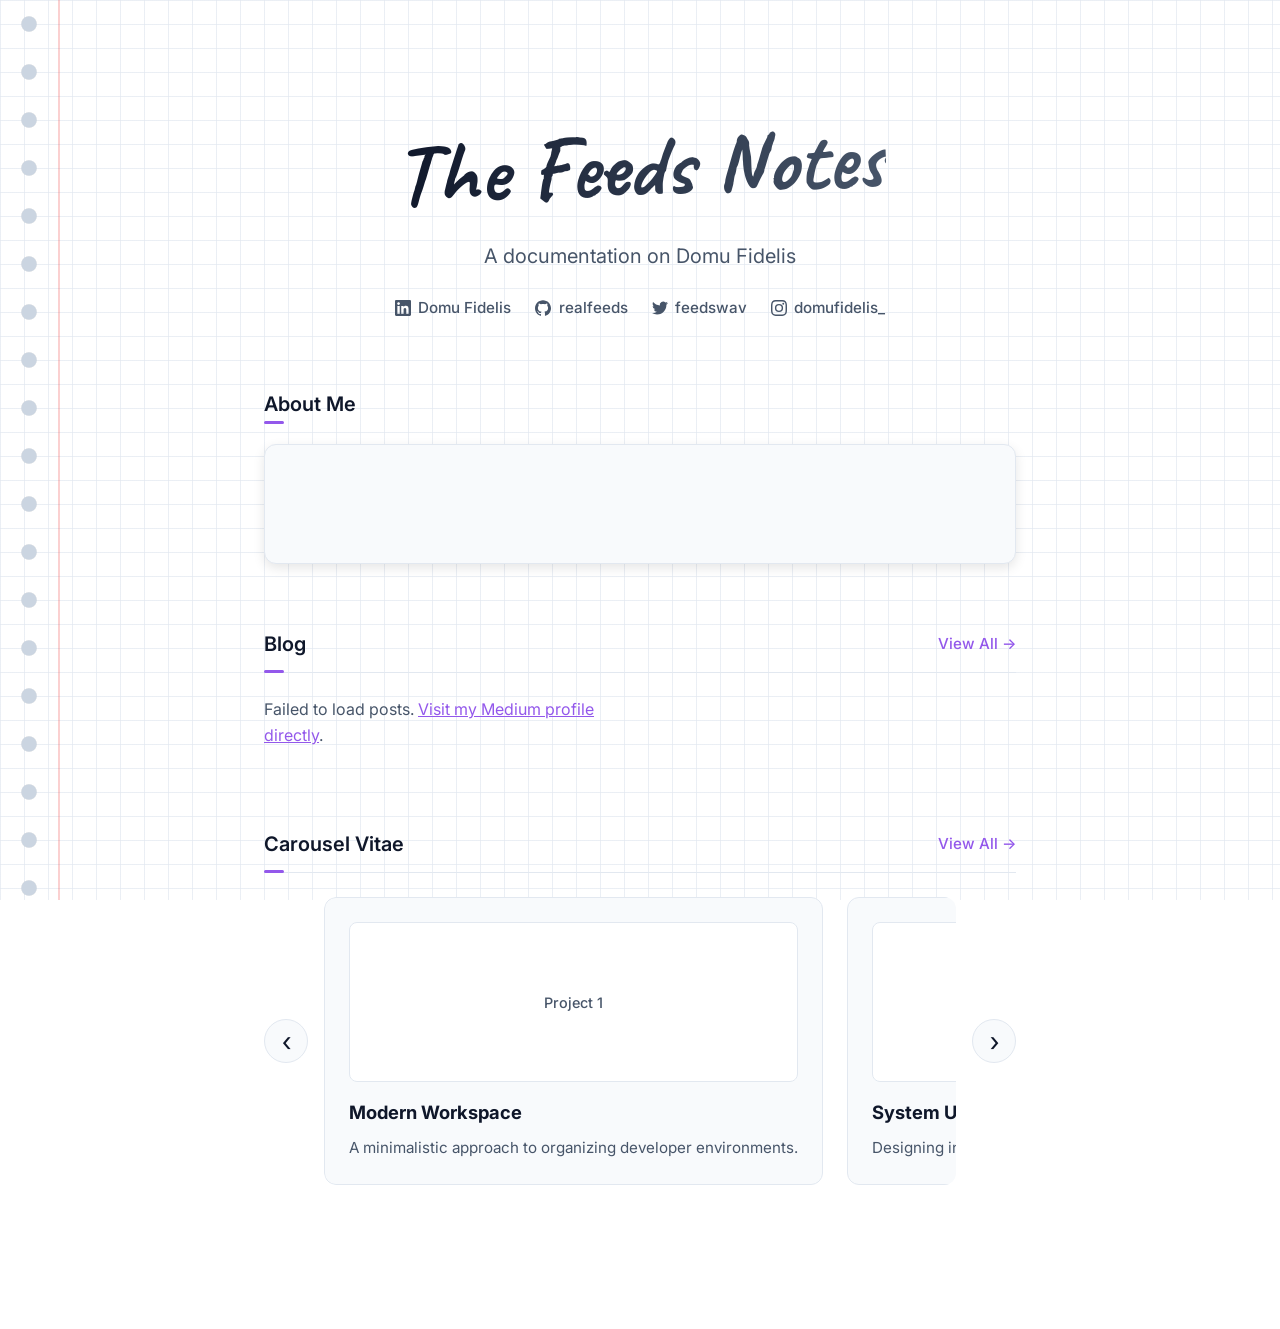
==== index.html @ 09e867a4 "Auto-deploy update" ====
<!DOCTYPE html>
<html lang="en">

<head>
    <meta charset="UTF-8">
    <meta name="viewport" content="width=device-width, initial-scale=1.0">
    <title>The Feeds Reels - Domu Fidelis</title>
    <!-- Use a modern Google Font -->
    <link rel="preconnect" href="https://fonts.googleapis.com">
    <link rel="preconnect" href="https://fonts.gstatic.com" crossorigin>
    <link
        href="https://fonts.googleapis.com/css2?family=Caveat:wght@600;700&family=Inter:wght@400;500;600;700&display=swap"
        rel="stylesheet">
    <link rel="stylesheet" href="style.css">
</head>

<body>
    <header class="hero">
        <!--<div class="hero-bg-glow"></div>-->
        <h1>The Feeds Notes</h1>
        <p>A documentation on Domu Fidelis</p>

        <!-- Social Links Segment -->
        <div class="social-links">
            <a href="https://linkedin.com/in/domu-fidelis" target="_blank" rel="noopener noreferrer">
                <svg viewBox="0 0 24 24" fill="currentColor" width="16" height="16">
                    <path
                        d="M20.447 20.452h-3.554v-5.569c0-1.328-.027-3.037-1.852-3.037-1.853 0-2.136 1.445-2.136 2.939v5.667H9.351V9h3.414v1.561h.046c.477-.9 1.637-1.85 3.37-1.85 3.601 0 4.267 2.37 4.267 5.455v6.286zM5.337 7.433c-1.144 0-2.063-.926-2.063-2.065 0-1.138.92-2.063 2.063-2.063 1.14 0 2.064.925 2.064 2.063 0 1.139-.925 2.065-2.064 2.065zm1.782 13.019H3.555V9h3.564v11.452zM22.225 0H1.771C.792 0 0 .774 0 1.729v20.542C0 23.227.792 24 1.771 24h20.451C23.2 24 24 23.227 24 22.271V1.729C24 .774 23.2 0 22.222 0h.003z" />
                </svg>
                Domu Fidelis
            </a>
            <a href="https://github.com/realfeeds" target="_blank" rel="noopener noreferrer">
                <svg viewBox="0 0 24 24" fill="currentColor" width="16" height="16">
                    <path
                        d="M12 .297c-6.63 0-12 5.373-12 12 0 5.303 3.438 9.8 8.205 11.385.6.113.82-.258.82-.577 0-.285-.01-1.04-.015-2.04-3.338.724-4.042-1.61-4.042-1.61C4.422 18.07 3.633 17.7 3.633 17.7c-1.087-.744.084-.729.084-.729 1.205.084 1.838 1.236 1.838 1.236 1.07 1.835 2.809 1.305 3.495.998.108-.776.417-1.305.76-1.605-2.665-.3-5.466-1.332-5.466-5.93 0-1.31.465-2.38 1.235-3.22-.135-.303-.54-1.523.105-3.176 0 0 1.005-.322 3.3 1.23.96-.267 1.98-.399 3-.405 1.02.006 2.04.138 3 .405 2.28-1.552 3.285-1.23 3.285-1.23.645 1.653.24 2.873.12 3.176.765.84 1.23 1.91 1.23 3.22 0 4.61-2.805 5.625-5.475 5.92.42.36.81 1.096.81 2.22 0 1.606-.015 2.896-.015 3.286 0 .315.21.69.825.57C20.565 22.092 24 17.592 24 12.297c0-6.627-5.373-12-12-12" />
                </svg>
                realfeeds
            </a>
            <a href="https://twitter.com/feedswav" target="_blank" rel="noopener noreferrer">
                <svg viewBox="0 0 24 24" fill="currentColor" width="16" height="16">
                    <path
                        d="M23.953 4.57a10 10 0 01-2.825.775 4.958 4.958 0 002.163-2.723c-.951.555-2.005.959-3.127 1.184a4.92 4.92 0 00-8.384 4.482C7.69 8.095 4.067 6.13 1.64 3.162a4.822 4.822 0 00-.666 2.475c0 1.71.87 3.213 2.188 4.096a4.904 4.904 0 01-2.228-.616v.06a4.923 4.923 0 003.946 4.827 4.996 4.996 0 01-2.212.085 4.936 4.936 0 004.604 3.417 9.867 9.867 0 01-6.102 2.105c-.39 0-.779-.023-1.17-.067a13.995 13.995 0 007.557 2.209c9.053 0 13.998-7.496 13.998-13.985 0-.21 0-.42-.015-.63A9.935 9.935 0 0024 4.59z" />
                </svg>
                feedswav
            </a>
            <a href="https://instagram.com/domufidelis_" target="_blank" rel="noopener noreferrer">
                <svg viewBox="0 0 24 24" fill="currentColor" width="16" height="16">
                    <path
                        d="M12 2.163c3.204 0 3.584.012 4.85.07 3.252.148 4.771 1.691 4.919 4.919.058 1.265.069 1.645.069 4.849 0 3.205-.012 3.584-.069 4.849-.149 3.225-1.664 4.771-4.919 4.919-1.266.058-1.644.07-4.85.07-3.204 0-3.584-.012-4.849-.07-3.26-.149-4.771-1.699-4.919-4.92-.058-1.265-.07-1.644-.07-4.849 0-3.204.013-3.583.07-4.849.149-3.227 1.664-4.771 4.919-4.919 1.266-.057 1.645-.069 4.849-.069zM12 0C8.741 0 8.333.014 7.053.072 2.695.272.273 2.69.073 7.052.014 8.333 0 8.741 0 12c0 3.259.014 3.668.072 4.948.2 4.358 2.618 6.78 6.98 6.98C8.333 23.986 8.741 24 12 24c3.259 0 3.668-.014 4.948-.072 4.354-.2 6.782-2.618 6.979-6.98.059-1.28.073-1.689.073-4.948 0-3.259-.014-3.667-.072-4.947-.196-4.354-2.617-6.78-6.979-6.98C15.668.014 15.259 0 12 0zm0 5.838a6.162 6.162 0 100 12.324 6.162 6.162 0 000-12.324zM12 16a4 4 0 110-8 4 4 0 010 8zm6.406-11.845a1.44 1.44 0 100 2.881 1.44 1.44 0 000-2.881z" />
                </svg>
                domufidelis_
            </a>
            <!--<a href="mailto:YOUR_EMAIL@example.com">Email</a>-->
        </div>
    </header>

    <main class="container">
        <!-- 3. About Me (Empty for now) -->
        <section class="about-section" id="about">
            <h2 class="section-title">About Me</h2>
            <div class="about-content">
                <!-- Empty placeholder per request -->
            </div>
        </section>

        <!-- Blog Section -->
        <section class="content-section" id="blog">
            <div class="section-header">
                <h2 class="section-title">Blog</h2>
                <a href="#" class="view-all">View All &rarr;</a>
            </div>
            <div class="blog-grid" id="medium-blog-grid">
                <p style="color: var(--text-secondary); padding: 2rem 0;">Loading posts from Medium...</p>
            </div>
        </section>

        <!-- Portfolio Section -->
        <section class="content-section" id="portfolio">
            <div class="section-header">
                <h2 class="section-title">Carousel Vitae</h2>
                <a href="#" class="view-all">View All &rarr;</a>
            </div>

            <div class="carousel-container">
                <button class="carousel-btn prev-btn" aria-label="Previous">&lsaquo;</button>
                <div class="carousel-track-wrapper">
                    <div class="carousel-track">
                        <!-- Carousel Items -->
                        <div class="carousel-item">
                            <div class="card">
                                <div class="card-img-placeholder">Project 1</div>
                                <h3>Modern Workspace</h3>
                                <p>A minimalistic approach to organizing developer environments.</p>
                            </div>
                        </div>
                        <div class="carousel-item">
                            <div class="card">
                                <div class="card-img-placeholder">Project 2</div>
                                <h3>System UI</h3>
                                <p>Designing intuitive interfaces for complex applications.</p>
                            </div>
                        </div>
                        <div class="carousel-item">
                            <div class="card">
                                <div class="card-img-placeholder">Project 3</div>
                                <h3>Data Visualizer</h3>
                                <p>Interactive dashboards displaying real-time metrics.</p>
                            </div>
                        </div>
                    </div>
                </div>
                <button class="carousel-btn next-btn" aria-label="Next">&rsaquo;</button>
            </div>
        </section>
    </main>

    <script>
        // Carousel logic for Portfolio
        const track = document.querySelector('.carousel-track');
        const prevBtn = document.querySelector('.prev-btn');
        const nextBtn = document.querySelector('.next-btn');

        if (track && prevBtn && nextBtn) {
            let currentIndex = 0;
            let autoPlayInterval;

            const updateCarousel = () => {
                const itemWidth = track.querySelector('.carousel-item').offsetWidth + 24; // offsetWidth + gap (1.5rem = 24px)
                track.style.transform = `translateX(-${currentIndex * itemWidth}px)`;
            };

            const moveNext = () => {
                const totalItems = track.querySelectorAll('.carousel-item').length;
                const itemsVisible = window.innerWidth <= 600 ? 1 : 2;

                if (currentIndex < totalItems - itemsVisible) {
                    currentIndex++;
                } else {
                    currentIndex = 0; // loop back to start
                }
                updateCarousel();
            };

            const startAutoPlay = () => {
                autoPlayInterval = setInterval(moveNext, 3500); // adjust slide time here
            };

            const stopAutoPlay = () => {
                clearInterval(autoPlayInterval);
            };

            nextBtn.addEventListener('click', () => {
                moveNext();
                stopAutoPlay();
                startAutoPlay();
            });

            prevBtn.addEventListener('click', () => {
                if (currentIndex > 0) {
                    currentIndex--;
                } else {
                    const totalItems = track.querySelectorAll('.carousel-item').length;
                    const itemsVisible = window.innerWidth <= 600 ? 1 : 2;
                    currentIndex = totalItems - itemsVisible; // loop to end
                }
                updateCarousel();
                stopAutoPlay();
                startAutoPlay();
            });

            // Pause on hover or touch
            const carouselContainer = document.querySelector('.carousel-container');
            carouselContainer.addEventListener('mouseenter', stopAutoPlay);
            carouselContainer.addEventListener('mouseleave', startAutoPlay);
            carouselContainer.addEventListener('touchstart', stopAutoPlay, { passive: true });
            carouselContainer.addEventListener('touchend', startAutoPlay, { passive: true });

            // Recalculate on window resize
            window.addEventListener('resize', () => {
                currentIndex = 0;
                updateCarousel();
            });

            // Initialize auto-play
            startAutoPlay();
        }

        // Fetch Medium Posts
        async function fetchMediumBlogs() {
            const blogGrid = document.getElementById('medium-blog-grid');
            const viewAllLink = document.querySelector('#blog .view-all');

            // Link directly to the Medium profile as a fallback/default
            if (viewAllLink) {
                viewAllLink.href = 'https://medium.com/@fidelisdomu';
                viewAllLink.target = '_blank';
                viewAllLink.rel = 'noopener noreferrer';
            }

            try {
                // Using rss2json API to fetch your Medium RSS feed bypassing CORS issues
                const res = await fetch('https://api.rss2json.com/v1/api.json?rss_url=https://medium.com/feed/@fidelisdomu');
                const data = await res.json();

                if (data.status === 'ok' && data.items.length > 0) {
                    blogGrid.innerHTML = ''; // Clear loading text

                    // Show up to 3 recent posts
                    const posts = data.items.slice(0, 3);

                    posts.forEach(post => {
                        // Create a temporary element to strip HTML tags from content
                        const tmp = document.createElement('div');
                        tmp.innerHTML = post.description;
                        const textContent = tmp.textContent || tmp.innerText || '';

                        // Extract a short preview text safely
                        let summary = textContent.trim().substring(0, 110);
                        if (textContent.length > 110) summary += '...';

                        // Format date
                        const pubDate = new Date(post.pubDate).toLocaleDateString('en-US', {
                            month: 'short', day: 'numeric', year: 'numeric'
                        });

                        const card = document.createElement('div');
                        card.className = 'card blog-card';
                        card.innerHTML = `
                            <span class="blog-date">${pubDate}</span>
                            <h3>${post.title}</h3>
                            <p>${summary}</p>
                            <a href="${post.link}" class="read-more" target="_blank" rel="noopener noreferrer">Read More &rarr;</a>
                        `;
                        blogGrid.appendChild(card);
                    });
                } else {
                    // Render elegant placeholder cards when there are no public Medium posts yet
                    blogGrid.innerHTML = `
                        <div class="card blog-card">
                            <span class="blog-date">Coming Soon</span>
                            <h3>The beginning of Domu Fidelis</h3>
                            <p>No public stories have been published to the Medium feed yet. Check back later for the first official post!</p>
                            <a href="https://medium.com/@fidelisdomu" class="read-more" target="_blank" rel="noopener noreferrer">Visit Medium Profile &rarr;</a>
                        </div>
                        <div class="card blog-card" style="opacity: 0.6;">
                            <span class="blog-date">Upcoming</span>
                            <h3>Workspace aesthetics</h3>
                            <p>Insights on refining design, development, and minimalism. Currently in drafting phases...</p>
                        </div>
                    `;
                }
            } catch (error) {
                console.error('Error fetching Medium blogs:', error);
                blogGrid.innerHTML = '<p style="color: var(--text-secondary); width: 100%;">Failed to load posts. <a href="https://medium.com/@fidelisdomu" target="_blank" style="color: var(--accent-color);">Visit my Medium profile directly</a>.</p>';
            }
        }

        fetchMediumBlogs();

        // Parallax background logic
        window.addEventListener('scroll', () => {
            document.body.style.setProperty('--scroll-offset', `${window.scrollY}px`);
        });
    </script>
</body>

</html>
---- style.css ----
:root {
    --bg-color: #ffffff;
    /* Clean white background */
    --surface-color: #f8fafc;
    /* Very light slate */
    --text-primary: #0f172a;
    /* Deep slate text */
    --text-secondary: #475569;
    /* Slate 600 for secondary text */
    --accent-color: #9358eb;
    /* Purple accent */
    --accent-hover: #7b45c9;
    /* Darker purple for hover */
    --border-color: #e2e8f0;
    --transition: 0.3s ease;
}

* {
    margin: 0;
    padding: 0;
    box-sizing: border-box;
}

body {
    font-family: 'Inter', system-ui, -apple-system, sans-serif;
    background-color: var(--bg-color);
    color: var(--text-primary);
    line-height: 1.6;
    -webkit-font-smoothing: antialiased;

    /* Gridded A5 Binder Page Background */
    background-image:
        linear-gradient(90deg, transparent 58px, rgba(239, 68, 68, 0.25) 58px, rgba(239, 68, 68, 0.25) 60px, transparent 60px),
        linear-gradient(rgba(226, 232, 240, 0.7) 1px, transparent 1px),
        linear-gradient(90deg, rgba(226, 232, 240, 0.7) 1px, transparent 1px);
    background-size: 100% 100%, 24px 24px, 24px 24px;
    background-position: 0 0, 0 calc(var(--scroll-offset, 0px) * -0.45), 0 0;
    background-attachment: fixed;
}

/* Binder Holes Simulation */
body::before {
    content: '';
    position: fixed;
    top: 0;
    left: 0;
    width: 58px;
    height: 100vh;
    background-image: radial-gradient(circle 8px at 29px 24px, #cbd5e1 90%, rgba(0, 0, 0, 0.05) 100%, transparent);
    background-size: 58px 48px;
    background-position: 0 calc(var(--scroll-offset, 0px) * -0.45);
    background-repeat: repeat-y;
    pointer-events: none;
    z-index: 100;
}

.container {
    max-width: 800px;
    margin: 0 auto;
    padding: 0 1.5rem 4rem;
}

/* 1 & 2. Header and Subheading */
.hero {
    text-align: center;
    padding: 6rem 1rem 4rem;
    position: relative;
    overflow: hidden;
    display: flex;
    flex-direction: column;
    align-items: center;
    justify-content: center;
}

.hero-bg-glow {
    position: absolute;
    width: 600px;
    height: 600px;
    background: radial-gradient(circle, rgba(147, 88, 235, 0.08) 0%, rgba(255, 255, 255, 0) 60%);
    top: -50%;
    left: 50%;
    transform: translateX(-50%);
    z-index: -1;
    pointer-events: none;
}

.hero h1 {
    font-family: 'Caveat', cursive;
    font-size: clamp(3.5rem, 8vw, 5.5rem);
    font-weight: 700;
    letter-spacing: 0;
    background: linear-gradient(to right, #0f172a, #475569);
    -webkit-background-clip: text;
    background-clip: text;
    color: transparent;
    margin-bottom: 0.2rem;
    transform: rotate(-2deg);
}

.hero p {
    font-size: clamp(1rem, 2vw, 1.25rem);
    color: var(--text-secondary);
    font-weight: 400;
}

.social-links {
    margin-top: 1.5rem;
    display: flex;
    flex-wrap: wrap;
    gap: 1.5rem;
    justify-content: center;
}

.social-links a {
    color: var(--text-secondary);
    text-decoration: none;
    font-size: 0.95rem;
    font-weight: 500;
    transition: var(--transition);
    position: relative;
    padding-bottom: 0.25rem;
    display: inline-flex;
    align-items: center;
    gap: 0.45rem;
}

.social-links a:hover {
    color: var(--text-primary);
}

.social-links a::after {
    content: '';
    position: absolute;
    bottom: 0;
    left: 0;
    width: 100%;
    height: 2px;
    background-color: var(--accent-color);
    transform: scaleX(0);
    transition: transform 0.3s ease;
    transform-origin: center;
}

.social-links a:hover::after {
    transform: scaleX(1);
}

/* 3. About Me Section */
.about-section {
    margin-bottom: 4rem;
}

.section-title {
    font-size: 1.25rem;
    font-weight: 600;
    color: var(--text-primary);
    margin-bottom: 1.5rem;
    position: relative;
    display: inline-block;
}

.section-title::after {
    content: '';
    position: absolute;
    bottom: -4px;
    left: 0;
    width: 20px;
    height: 3px;
    background-color: var(--accent-color);
    border-radius: 2px;
}

.about-content {
    background-color: var(--surface-color);
    border: 1px solid var(--border-color);
    border-radius: 12px;
    min-height: 120px;
    /* Leave empty but define boundaries for visuals */
    padding: 2rem;
    box-shadow: 0 4px 12px rgba(0, 0, 0, 0.1);
}

/* Custom Sections Shared */
.content-section {
    margin-bottom: 5rem;
}

.section-header {
    display: flex;
    justify-content: space-between;
    align-items: center;
    margin-bottom: 1.5rem;
    border-bottom: 1px solid var(--border-color);
    padding-bottom: 0.75rem;
}

.section-header .section-title {
    margin-bottom: 0;
}

.section-header .section-title::after {
    bottom: -13px;
    /* Align to bottom border */
}

.view-all {
    color: var(--accent-color);
    text-decoration: none;
    font-weight: 500;
    font-size: 0.95rem;
    transition: var(--transition);
}

.view-all:hover {
    color: var(--accent-hover);
}

/* Common Card Styles */
.card {
    background-color: var(--surface-color);
    border: 1px solid var(--border-color);
    border-radius: 12px;
    padding: 1.5rem;
    transition: var(--transition);
    height: 100%;
    display: flex;
    flex-direction: column;
}

.card:hover {
    border-color: #4b5563;
    /* Tailwind gray-600 */
    transform: translateY(-2px);
}

.card h3 {
    margin: 1rem 0 0.5rem;
    font-size: 1.15rem;
    color: var(--text-primary);
}

.card p {
    color: var(--text-secondary);
    font-size: 0.95rem;
    line-height: 1.6;
    flex-grow: 1;
}

/* Portfolio Carousel */
.carousel-container {
    display: flex;
    align-items: center;
    position: relative;
    gap: 1rem;
}

.carousel-track-wrapper {
    overflow: hidden;
    flex-grow: 1;
    border-radius: 12px;
}

.carousel-track {
    display: flex;
    gap: 1.5rem;
    transition: transform 0.4s cubic-bezier(0.25, 1, 0.5, 1);
}

.carousel-item {
    min-width: calc(50% - 0.75rem);
    /* two items per view */
    flex-shrink: 0;
}

@media (max-width: 600px) {
    .carousel-item {
        min-width: 100%;
        /* one item per view */
    }
}

.card-img-placeholder {
    width: 100%;
    height: 160px;
    background-color: var(--bg-color);
    border: 1px solid var(--border-color);
    border-radius: 8px;
    display: flex;
    align-items: center;
    justify-content: center;
    color: var(--text-secondary);
    font-weight: 500;
    font-size: 0.9rem;
}

.carousel-btn {
    background-color: var(--surface-color);
    border: 1px solid var(--border-color);
    color: var(--text-primary);
    width: 44px;
    height: 44px;
    border-radius: 50%;
    display: flex;
    align-items: center;
    justify-content: center;
    cursor: pointer;
    font-size: 1.7rem;
    font-family: inherit;
    transition: var(--transition);
    flex-shrink: 0;
    z-index: 2;
}

.carousel-btn:hover {
    background-color: var(--border-color);
    color: var(--accent-color);
}

/* Blog Grid */
.blog-grid {
    display: grid;
    grid-template-columns: repeat(auto-fill, minmax(300px, 1fr));
    gap: 1.5rem;
}

.blog-date {
    font-size: 0.8rem;
    color: var(--accent-color);
    text-transform: uppercase;
    letter-spacing: 0.05em;
    font-weight: 600;
}

.read-more {
    display: inline-block;
    margin-top: 1.25rem;
    color: var(--text-primary);
    text-decoration: none;
    font-weight: 500;
    font-size: 0.95rem;
    transition: var(--transition);
}

.read-more:hover {
    color: var(--accent-hover);
}
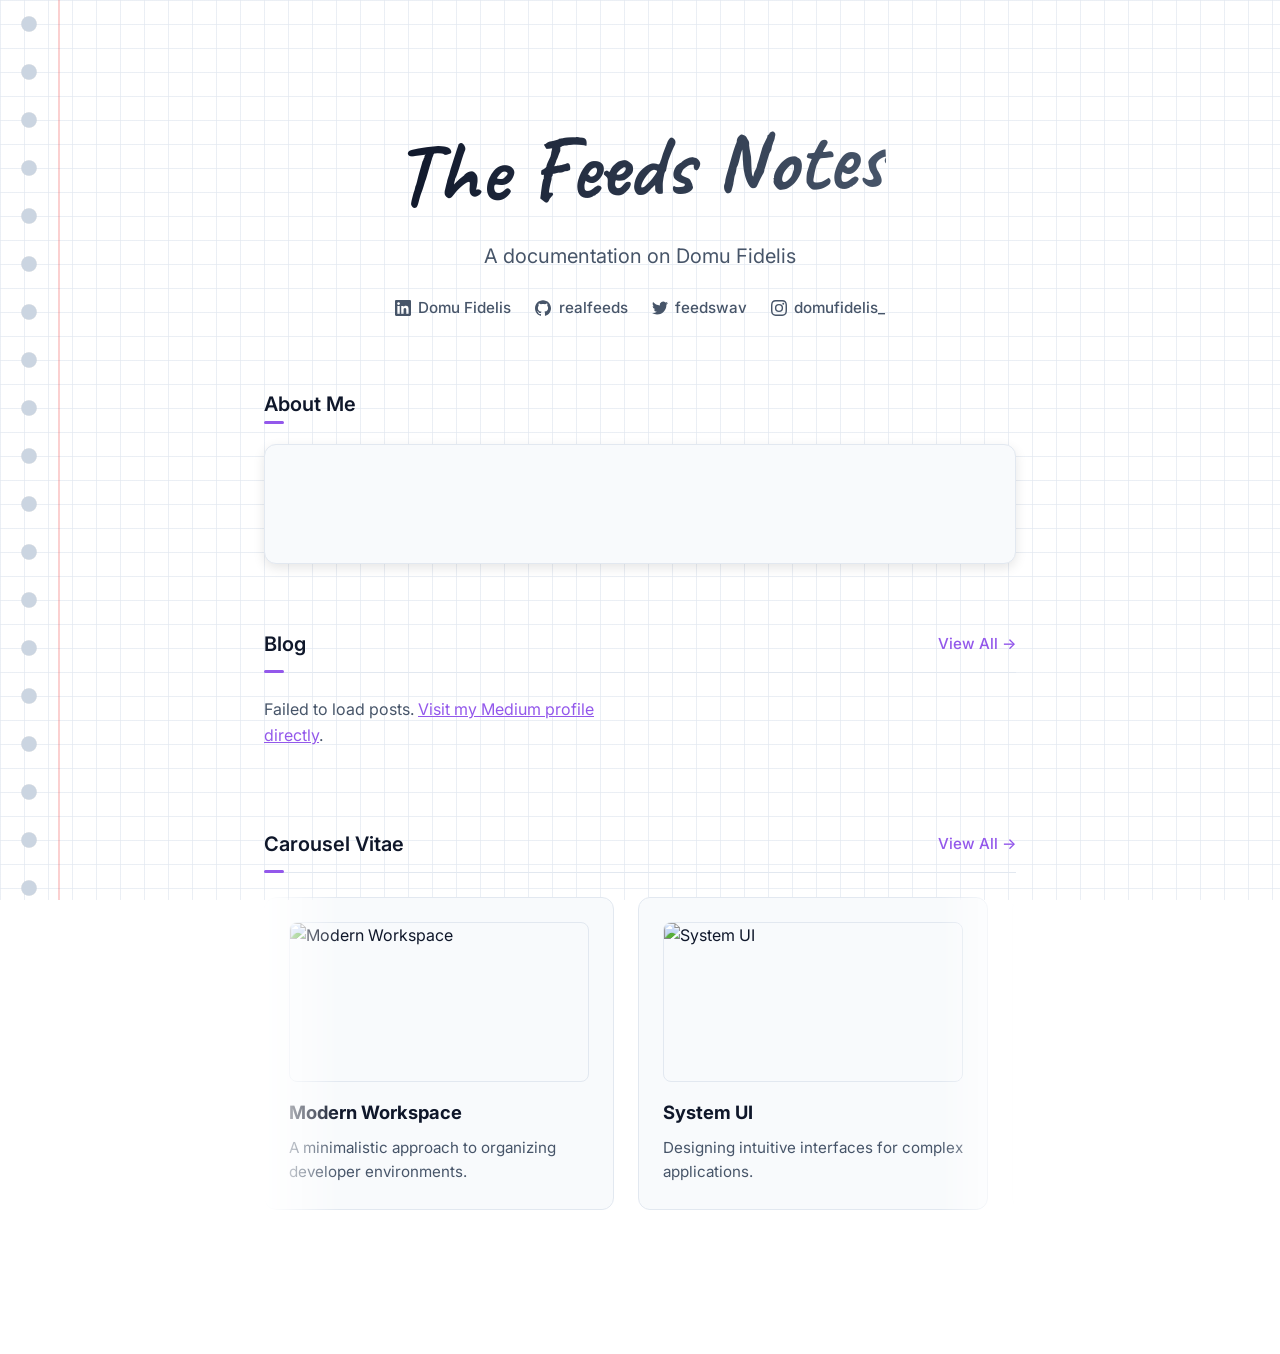
==== commit 9b74522b: "auto carousel" ====
--- a/index.html
+++ b/index.html
@@ -82,107 +82,66 @@
             </div>
 
             <div class="carousel-container">
-                <button class="carousel-btn prev-btn" aria-label="Previous">&lsaquo;</button>
-                <div class="carousel-track-wrapper">
-                    <div class="carousel-track">
-                        <!-- Carousel Items -->
-                        <div class="carousel-item">
-                            <div class="card">
-                                <div class="card-img-placeholder">Project 1</div>
-                                <h3>Modern Workspace</h3>
-                                <p>A minimalistic approach to organizing developer environments.</p>
+                <div class="carousel-track-wrapper marquee-wrapper">
+                    <div class="marquee-track" id="marquee-track">
+                        <div class="marquee-group">
+                            <!-- Carousel Items -->
+                            <!-- To add a new project, copy a 'carousel-item' block below. -->
+                            <div class="carousel-item">
+                                <div class="card">
+                                    <img src="https://placehold.co/600x400/f8fafc/94a3b8?text=Project+1+Image" alt="Modern Workspace" class="carousel-img">
+                                    <h3>Modern Workspace</h3>
+                                    <p>A minimalistic approach to organizing developer environments.</p>
+                                </div>
                             </div>
-                        </div>
-                        <div class="carousel-item">
-                            <div class="card">
-                                <div class="card-img-placeholder">Project 2</div>
-                                <h3>System UI</h3>
-                                <p>Designing intuitive interfaces for complex applications.</p>
+                            <div class="carousel-item">
+                                <div class="card">
+                                    <img src="https://placehold.co/600x400/f8fafc/94a3b8?text=Project+2+Image" alt="System UI" class="carousel-img">
+                                    <h3>System UI</h3>
+                                    <p>Designing intuitive interfaces for complex applications.</p>
+                                </div>
                             </div>
-                        </div>
-                        <div class="carousel-item">
-                            <div class="card">
-                                <div class="card-img-placeholder">Project 3</div>
-                                <h3>Data Visualizer</h3>
-                                <p>Interactive dashboards displaying real-time metrics.</p>
+                            <div class="carousel-item">
+                                <div class="card">
+                                    <img src="https://placehold.co/600x400/f8fafc/94a3b8?text=Project+3+Image" alt="Data Visualizer" class="carousel-img">
+                                    <h3>Data Visualizer</h3>
+                                    <p>Interactive dashboards displaying real-time metrics.</p>
+                                </div>
                             </div>
                         </div>
                     </div>
                 </div>
-                <button class="carousel-btn next-btn" aria-label="Next">&rsaquo;</button>
             </div>
         </section>
     </main>
 
     <script>
-        // Carousel logic for Portfolio
-        const track = document.querySelector('.carousel-track');
-        const prevBtn = document.querySelector('.prev-btn');
-        const nextBtn = document.querySelector('.next-btn');
-
-        if (track && prevBtn && nextBtn) {
-            let currentIndex = 0;
-            let autoPlayInterval;
-
-            const updateCarousel = () => {
-                const itemWidth = track.querySelector('.carousel-item').offsetWidth + 24; // offsetWidth + gap (1.5rem = 24px)
-                track.style.transform = `translateX(-${currentIndex * itemWidth}px)`;
-            };
-
-            const moveNext = () => {
-                const totalItems = track.querySelectorAll('.carousel-item').length;
-                const itemsVisible = window.innerWidth <= 600 ? 1 : 2;
-
-                if (currentIndex < totalItems - itemsVisible) {
-                    currentIndex++;
-                } else {
-                    currentIndex = 0; // loop back to start
-                }
-                updateCarousel();
-            };
-
-            const startAutoPlay = () => {
-                autoPlayInterval = setInterval(moveNext, 3500); // adjust slide time here
-            };
-
-            const stopAutoPlay = () => {
-                clearInterval(autoPlayInterval);
-            };
-
-            nextBtn.addEventListener('click', () => {
-                moveNext();
-                stopAutoPlay();
-                startAutoPlay();
-            });
-
-            prevBtn.addEventListener('click', () => {
-                if (currentIndex > 0) {
-                    currentIndex--;
-                } else {
-                    const totalItems = track.querySelectorAll('.carousel-item').length;
-                    const itemsVisible = window.innerWidth <= 600 ? 1 : 2;
-                    currentIndex = totalItems - itemsVisible; // loop to end
-                }
-                updateCarousel();
-                stopAutoPlay();
-                startAutoPlay();
-            });
-
-            // Pause on hover or touch
+        // Continuous Marquee Logic for Portfolio
+        const marqueeTrack = document.getElementById('marquee-track');
+        if (marqueeTrack) {
+            const group = marqueeTrack.querySelector('.marquee-group');
+            // Clone the group twice to guarantee smooth infinite scrolling on ultra-wide screens
+            const clone1 = group.cloneNode(true);
+            const clone2 = group.cloneNode(true);
+            
+            // Accessibility fix for duplicates
+            clone1.setAttribute("aria-hidden", "true");
+            clone2.setAttribute("aria-hidden", "true");
+
+            marqueeTrack.appendChild(clone1);
+            marqueeTrack.appendChild(clone2);
+
+            // Pause marquee on hover or touch
             const carouselContainer = document.querySelector('.carousel-container');
-            carouselContainer.addEventListener('mouseenter', stopAutoPlay);
-            carouselContainer.addEventListener('mouseleave', startAutoPlay);
-            carouselContainer.addEventListener('touchstart', stopAutoPlay, { passive: true });
-            carouselContainer.addEventListener('touchend', startAutoPlay, { passive: true });
-
-            // Recalculate on window resize
-            window.addEventListener('resize', () => {
-                currentIndex = 0;
-                updateCarousel();
-            });
-
-            // Initialize auto-play
-            startAutoPlay();
+            const groups = marqueeTrack.querySelectorAll('.marquee-group');
+            
+            const pauseMarquee = () => groups.forEach(g => g.style.animationPlayState = 'paused');
+            const playMarquee = () => groups.forEach(g => g.style.animationPlayState = 'running');
+
+            carouselContainer.addEventListener('mouseenter', pauseMarquee);
+            carouselContainer.addEventListener('mouseleave', playMarquee);
+            carouselContainer.addEventListener('touchstart', pauseMarquee, { passive: true });
+            carouselContainer.addEventListener('touchend', playMarquee, { passive: true });
         }
 
         // Fetch Medium Posts
--- a/style.css
+++ b/style.css
@@ -246,7 +246,7 @@
     flex-grow: 1;
 }
 
-/* Portfolio Carousel */
+/* Portfolio Marquee Carousel */
 .carousel-container {
     display: flex;
     align-items: center;
@@ -254,66 +254,51 @@
     gap: 1rem;
 }
 
-.carousel-track-wrapper {
+.marquee-wrapper {
     overflow: hidden;
     flex-grow: 1;
     border-radius: 12px;
-}
-
-.carousel-track {
+    /* Soft fade edges so items don't just abruptly vanish */
+    -webkit-mask-image: linear-gradient(to right, transparent, black 10%, black 90%, transparent);
+    mask-image: linear-gradient(to right, transparent, black 10%, black 90%, transparent);
+}
+
+.marquee-track {
+    display: flex;
+    width: max-content;
+}
+
+.marquee-group {
     display: flex;
     gap: 1.5rem;
-    transition: transform 0.4s cubic-bezier(0.25, 1, 0.5, 1);
+    padding-right: 1.5rem; /* Seamless gap spacer */
+    animation: scrollMarquee 20s linear infinite;
+}
+
+@keyframes scrollMarquee {
+    0% { transform: translateX(0); }
+    100% { transform: translateX(-100%); }
 }
 
 .carousel-item {
-    min-width: calc(50% - 0.75rem);
-    /* two items per view */
+    width: 350px; 
     flex-shrink: 0;
 }
 
 @media (max-width: 600px) {
     .carousel-item {
-        min-width: 100%;
-        /* one item per view */
+        width: 280px; 
     }
 }
 
-.card-img-placeholder {
+.carousel-img {
     width: 100%;
     height: 160px;
-    background-color: var(--bg-color);
+    object-fit: cover;
+    background-color: var(--surface-color);
     border: 1px solid var(--border-color);
     border-radius: 8px;
-    display: flex;
-    align-items: center;
-    justify-content: center;
-    color: var(--text-secondary);
-    font-weight: 500;
-    font-size: 0.9rem;
-}
-
-.carousel-btn {
-    background-color: var(--surface-color);
-    border: 1px solid var(--border-color);
-    color: var(--text-primary);
-    width: 44px;
-    height: 44px;
-    border-radius: 50%;
-    display: flex;
-    align-items: center;
-    justify-content: center;
-    cursor: pointer;
-    font-size: 1.7rem;
-    font-family: inherit;
-    transition: var(--transition);
-    flex-shrink: 0;
-    z-index: 2;
-}
-
-.carousel-btn:hover {
-    background-color: var(--border-color);
-    color: var(--accent-color);
+    display: block;
 }
 
 /* Blog Grid */
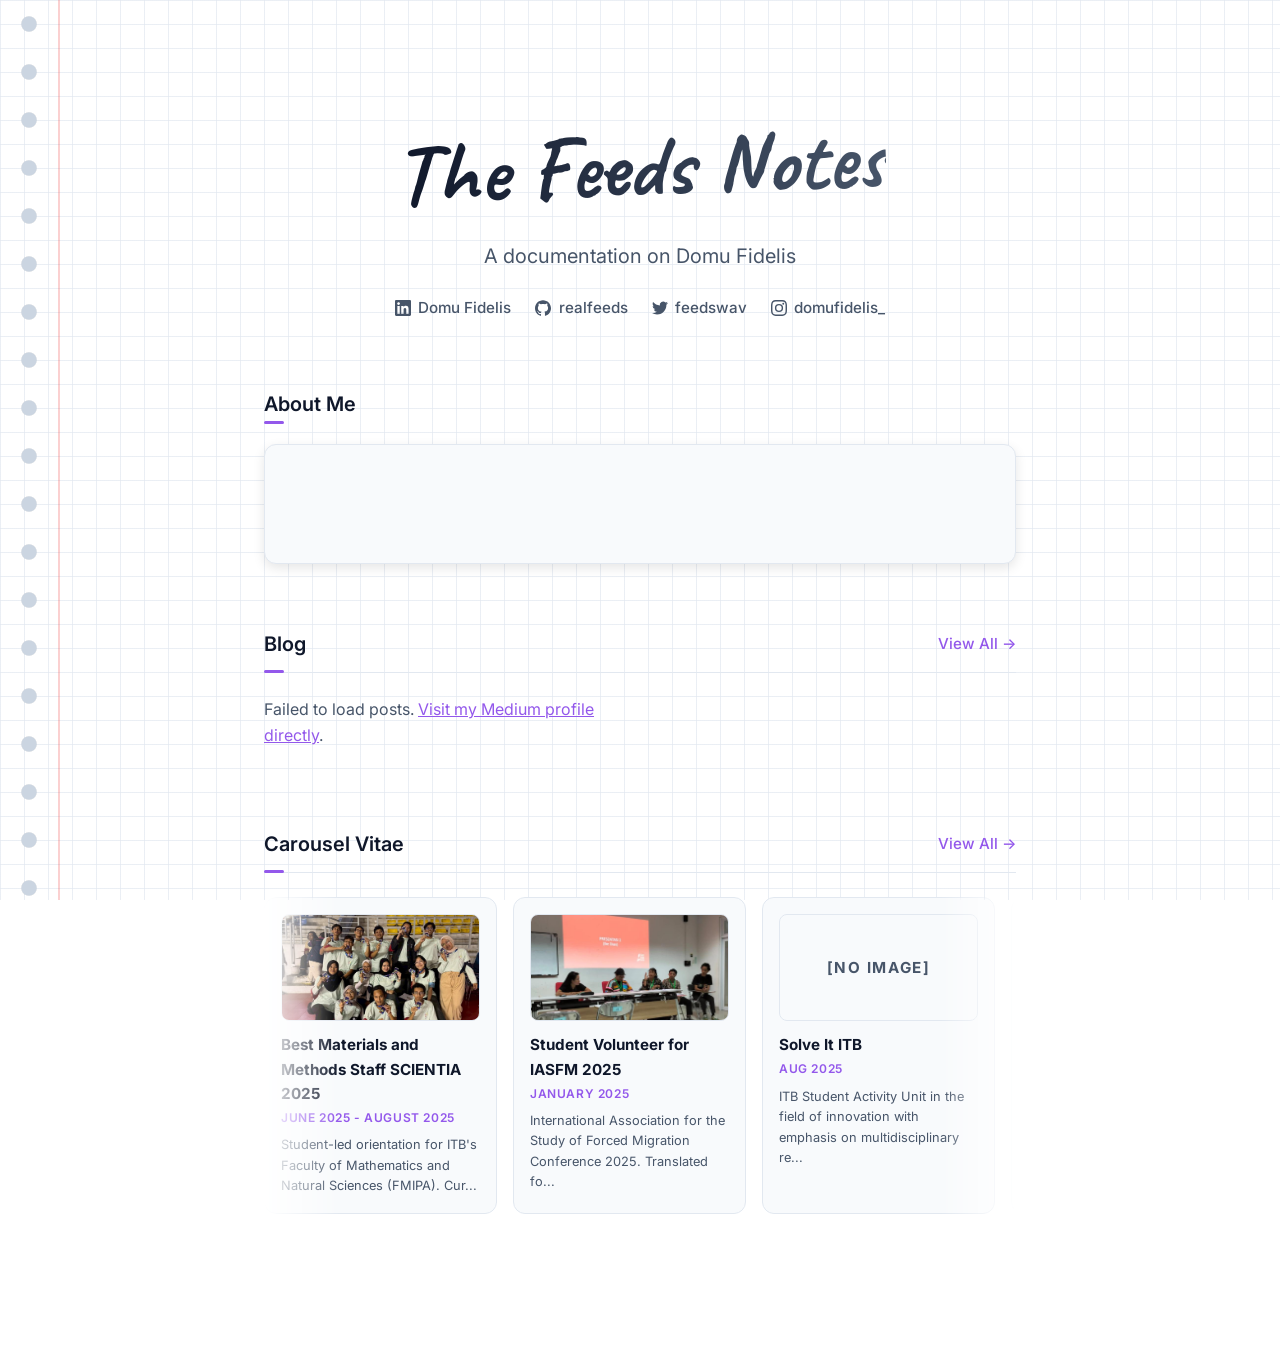
==== commit 10504ec6: "yeah" ====
--- a/index.html
+++ b/index.html
@@ -12,6 +12,8 @@
         href="https://fonts.googleapis.com/css2?family=Caveat:wght@600;700&family=Inter:wght@400;500;600;700&display=swap"
         rel="stylesheet">
     <link rel="stylesheet" href="style.css">
+    <!-- Decap CMS Auth -->
+    <script src="https://identity.netlify.com/v1/netlify-identity-widget.js"></script>
 </head>
 
 <body>
@@ -84,30 +86,9 @@
             <div class="carousel-container">
                 <div class="carousel-track-wrapper marquee-wrapper">
                     <div class="marquee-track" id="marquee-track">
-                        <div class="marquee-group">
-                            <!-- Carousel Items -->
-                            <!-- To add a new project, copy a 'carousel-item' block below. -->
-                            <div class="carousel-item">
-                                <div class="card">
-                                    <img src="https://placehold.co/600x400/f8fafc/94a3b8?text=Project+1+Image" alt="Modern Workspace" class="carousel-img">
-                                    <h3>Modern Workspace</h3>
-                                    <p>A minimalistic approach to organizing developer environments.</p>
-                                </div>
-                            </div>
-                            <div class="carousel-item">
-                                <div class="card">
-                                    <img src="https://placehold.co/600x400/f8fafc/94a3b8?text=Project+2+Image" alt="System UI" class="carousel-img">
-                                    <h3>System UI</h3>
-                                    <p>Designing intuitive interfaces for complex applications.</p>
-                                </div>
-                            </div>
-                            <div class="carousel-item">
-                                <div class="card">
-                                    <img src="https://placehold.co/600x400/f8fafc/94a3b8?text=Project+3+Image" alt="Data Visualizer" class="carousel-img">
-                                    <h3>Data Visualizer</h3>
-                                    <p>Interactive dashboards displaying real-time metrics.</p>
-                                </div>
-                            </div>
+                        <div class="marquee-group" id="marquee-group">
+                            <!-- Carousel Items loading dynamically from Google Sheets -->
+                            <p style="color: var(--text-secondary); padding: 2rem;">Loading projects...</p>
                         </div>
                     </div>
                 </div>
@@ -115,34 +96,200 @@
         </section>
     </main>
 
+    <!-- Modal for Carousel Vitae -->
+    <div class="modal-overlay" id="cv-modal">
+        <div class="modal-content">
+            <button class="modal-close" id="modal-close">&times;</button>
+            <div class="modal-gallery">
+                <button class="gallery-nav gallery-prev" id="gallery-prev">&lsaquo;</button>
+                <img src="" alt="Project Image" class="modal-img" id="modal-img">
+                <button class="gallery-nav gallery-next" id="gallery-next">&rsaquo;</button>
+                <div class="gallery-indicators" id="gallery-indicators"></div>
+            </div>
+            <div class="modal-info">
+                <h3 id="modal-title">Project Title</h3>
+                <span id="modal-date" style="display: block; margin-bottom: 0.5rem; color: var(--accent-color); font-weight: 600; font-size: 0.85rem; text-transform: uppercase;"></span>
+                <p id="modal-description">Project Description</p>
+            </div>
+        </div>
+    </div>
+
     <script>
-        // Continuous Marquee Logic for Portfolio
-        const marqueeTrack = document.getElementById('marquee-track');
-        if (marqueeTrack) {
-            const group = marqueeTrack.querySelector('.marquee-group');
-            // Clone the group twice to guarantee smooth infinite scrolling on ultra-wide screens
-            const clone1 = group.cloneNode(true);
-            const clone2 = group.cloneNode(true);
+        // Modal Logic
+        const modal = document.getElementById('cv-modal');
+        const modalCloseBtn = document.getElementById('modal-close');
+        const modalImg = document.getElementById('modal-img');
+        const modalDate = document.getElementById('modal-date');
+        const modalTitle = document.getElementById('modal-title');
+        const modalDesc = document.getElementById('modal-description');
+        const galleryPrev = document.getElementById('gallery-prev');
+        const galleryNext = document.getElementById('gallery-next');
+        const galleryIndicators = document.getElementById('gallery-indicators');
+
+        let currentModalImages = [];
+        let currentImageIndex = 0;
+
+        function updateModalImage() {
+            if (currentModalImages.length > 0) {
+                modalImg.style.display = 'block';
+                document.querySelector('.modal-gallery').style.display = 'flex';
+                modalImg.src = currentModalImages[currentImageIndex];
+                
+                // Update indicators
+                Array.from(galleryIndicators.children).forEach((dot, idx) => {
+                    dot.classList.toggle('active', idx === currentImageIndex);
+                });
+
+                galleryPrev.style.display = currentModalImages.length > 1 ? 'block' : 'none';
+                galleryNext.style.display = currentModalImages.length > 1 ? 'block' : 'none';
+            } else {
+                modalImg.style.display = 'none';
+                document.querySelector('.modal-gallery').style.display = 'none';
+                galleryPrev.style.display = 'none';
+                galleryNext.style.display = 'none';
+            }
+        }
+
+        galleryPrev.addEventListener('click', () => {
+            currentImageIndex = (currentImageIndex - 1 + currentModalImages.length) % currentModalImages.length;
+            updateModalImage();
+        });
+
+        galleryNext.addEventListener('click', () => {
+            currentImageIndex = (currentImageIndex + 1) % currentModalImages.length;
+            updateModalImage();
+        });
+
+        modalCloseBtn.addEventListener('click', () => {
+            modal.classList.remove('active');
+        });
+
+        modal.addEventListener('click', (e) => {
+            if (e.target === modal) modal.classList.remove('active');
+        });
+
+        let carouselItemsData = [];
+
+        function initCarouselMarquee() {
+            const marqueeTrack = document.getElementById('marquee-track');
+            if (marqueeTrack) {
+                const group = document.getElementById('marquee-group');
+                // Clone the group twice to guarantee smooth infinite scrolling on ultra-wide screens
+                const clone1 = group.cloneNode(true);
+                const clone2 = group.cloneNode(true);
+
+                // Accessibility fix for duplicates
+                clone1.setAttribute("aria-hidden", "true");
+                clone2.setAttribute("aria-hidden", "true");
+                clone1.id = ""; // remove duplicate id
+                clone2.id = ""; // remove duplicate id
+
+                marqueeTrack.appendChild(clone1);
+                marqueeTrack.appendChild(clone2);
+
+                // Pause marquee on hover or touch
+                const carouselContainer = document.querySelector('.carousel-container');
+                const groups = marqueeTrack.querySelectorAll('.marquee-group');
+
+                const pauseMarquee = () => groups.forEach(g => g.style.animationPlayState = 'paused');
+                const playMarquee = () => groups.forEach(g => g.style.animationPlayState = 'running');
+
+                carouselContainer.addEventListener('mouseenter', pauseMarquee);
+                carouselContainer.addEventListener('mouseleave', playMarquee);
+                carouselContainer.addEventListener('touchstart', pauseMarquee, { passive: true });
+                carouselContainer.addEventListener('touchend', playMarquee, { passive: true });
+            }
+        }
+
+        // Event delegation for opening modals
+        document.getElementById('marquee-track').addEventListener('click', (e) => {
+            const card = e.target.closest('.cv-card');
+            if (card) {
+                const index = card.getAttribute('data-index');
+                if (index !== null) {
+                    const data = carouselItemsData[parseInt(index, 10)];
+                    if (data) openModal(data);
+                }
+            }
+        });
+
+        function openModal(data) {
+            modalTitle.innerHTML = data.links ? `<a href="${data.links}" target="_blank" rel="noopener noreferrer">${data.title}</a>` : data.title;
+            modalDate.textContent = data.date || '';
+            modalDate.style.display = data.date ? 'block' : 'none';
+            modalDesc.innerHTML = data.desc.replace(/\\n|\n/g, '<br/>');
             
-            // Accessibility fix for duplicates
-            clone1.setAttribute("aria-hidden", "true");
-            clone2.setAttribute("aria-hidden", "true");
-
-            marqueeTrack.appendChild(clone1);
-            marqueeTrack.appendChild(clone2);
-
-            // Pause marquee on hover or touch
-            const carouselContainer = document.querySelector('.carousel-container');
-            const groups = marqueeTrack.querySelectorAll('.marquee-group');
+            currentModalImages = data.pictures.length > 0 ? data.pictures : (data.thumbnail ? [data.thumbnail] : []);
+            currentImageIndex = 0;
             
-            const pauseMarquee = () => groups.forEach(g => g.style.animationPlayState = 'paused');
-            const playMarquee = () => groups.forEach(g => g.style.animationPlayState = 'running');
-
-            carouselContainer.addEventListener('mouseenter', pauseMarquee);
-            carouselContainer.addEventListener('mouseleave', playMarquee);
-            carouselContainer.addEventListener('touchstart', pauseMarquee, { passive: true });
-            carouselContainer.addEventListener('touchend', playMarquee, { passive: true });
-        }
+            galleryIndicators.innerHTML = '';
+            if (currentModalImages.length > 1) {
+                currentModalImages.forEach((_, idx) => {
+                    const dot = document.createElement('div');
+                    dot.className = 'indicator-dot';
+                    dot.addEventListener('click', () => {
+                        currentImageIndex = idx;
+                        updateModalImage();
+                    });
+                    galleryIndicators.appendChild(dot);
+                });
+            }
+
+            updateModalImage();
+            modal.classList.add('active');
+        }
+
+        async function fetchCarouselData() {
+            try {
+                const res = await fetch('data/portfolio.json');
+                const data = await res.json();
+                
+                const group = document.getElementById('marquee-group');
+                group.innerHTML = '';
+
+                const items = data.projects.filter(row => row.unlisted !== true && row.title && row.title.trim() !== '');
+
+                if (items.length === 0) {
+                    group.innerHTML = '<p style="color: var(--text-secondary);">No projects available at the moment.</p>';
+                    return;
+                }
+
+                carouselItemsData = items.map(row => {
+                    const title = (row.title || '').trim();
+                    const desc = (row.description || '').trim();
+                    const links = (row.link || '').trim();
+                    const date = (row.date || '').trim();
+                    const pictures = row.pictures || [];
+                    
+                    const thumbnail = row.thumbnail || (pictures.length > 0 ? pictures[0] : null);
+
+                    return { title, desc, links, date, pictures, thumbnail };
+                });
+
+                carouselItemsData.forEach((item, index) => {
+                    let descPreview = item.desc.length > 90 ? item.desc.substring(0, 90) + '...' : item.desc;
+
+                    const itemDiv = document.createElement('div');
+                    itemDiv.className = 'carousel-item';
+                    itemDiv.innerHTML = `
+                        <div class="card cv-card" data-index="${index}">
+                            ${item.thumbnail ? `<img src="${item.thumbnail}" alt="${item.title}" class="carousel-img">` : `<div class="carousel-img" style="display:flex; align-items:center; justify-content:center; color:var(--text-secondary); font-weight:700; letter-spacing:0.1em; font-size:0.95rem;">[NO IMAGE]</div>`}
+                            <h3 style="margin-top: 1rem;">${item.title}</h3>
+                            ${item.date ? `<span class="blog-date" style="display: block; margin-top: -0.25rem; margin-bottom: 0.5rem;">${item.date}</span>` : ''}
+                            <p>${descPreview}</p>
+                        </div>
+                    `;
+                    group.appendChild(itemDiv);
+                });
+
+                initCarouselMarquee();
+            } catch (err) {
+                console.error('Error fetching CV JSON Data:', err);
+                document.getElementById('marquee-group').innerHTML = '<p style="color: var(--text-secondary);">Failed to load portfolio items.</p>';
+            }
+        }
+
+        fetchCarouselData();
 
         // Fetch Medium Posts
         async function fetchMediumBlogs() {
@@ -220,6 +367,17 @@
         window.addEventListener('scroll', () => {
             document.body.style.setProperty('--scroll-offset', `${window.scrollY}px`);
         });
+
+        // Netlify Identity Redirect
+        if (window.netlifyIdentity) {
+            window.netlifyIdentity.on("init", user => {
+                if (!user) {
+                    window.netlifyIdentity.on("login", () => {
+                        document.location.href = "/admin/";
+                    });
+                }
+            });
+        }
     </script>
 </body>
 
--- a/style.css
+++ b/style.css
@@ -270,30 +270,36 @@
 
 .marquee-group {
     display: flex;
-    gap: 1.5rem;
-    padding-right: 1.5rem; /* Seamless gap spacer */
+    gap: 1rem;
+    padding-right: 1rem;
+    /* Seamless gap spacer */
     animation: scrollMarquee 20s linear infinite;
 }
 
 @keyframes scrollMarquee {
-    0% { transform: translateX(0); }
-    100% { transform: translateX(-100%); }
+    0% {
+        transform: translateX(0);
+    }
+
+    100% {
+        transform: translateX(-100%);
+    }
 }
 
 .carousel-item {
-    width: 350px; 
+    width: 233px;
     flex-shrink: 0;
 }
 
 @media (max-width: 600px) {
     .carousel-item {
-        width: 280px; 
+        width: 187px;
     }
 }
 
 .carousel-img {
     width: 100%;
-    height: 160px;
+    height: 107px;
     object-fit: cover;
     background-color: var(--surface-color);
     border: 1px solid var(--border-color);
@@ -328,4 +334,214 @@
 
 .read-more:hover {
     color: var(--accent-hover);
+}
+
+/* CV Card Specifics */
+.cv-card {
+    cursor: pointer;
+    padding: 1rem;
+}
+
+.cv-card h3 {
+    font-size: 0.95rem;
+    margin: 0.75rem 0 0.35rem !important;
+}
+
+.cv-card .blog-date {
+    font-size: 0.75rem;
+}
+
+.cv-card p {
+    font-size: 0.8rem;
+}
+
+.cv-card:hover .carousel-img {
+    filter: brightness(0.9);
+}
+
+/* Modal Overlay */
+.modal-overlay {
+    position: fixed;
+    top: 0;
+    left: 0;
+    width: 100%;
+    height: 100%;
+    background-color: rgba(15, 23, 42, 0.8);
+    /* Dark slate semi-transparent */
+    backdrop-filter: blur(4px);
+    -webkit-backdrop-filter: blur(4px);
+    z-index: 1000;
+    display: flex;
+    align-items: center;
+    justify-content: center;
+    opacity: 0;
+    pointer-events: none;
+    transition: opacity var(--transition);
+}
+
+.modal-overlay.active {
+    opacity: 1;
+    pointer-events: auto;
+}
+
+/* Modal Content */
+.modal-content {
+    background-color: var(--bg-color);
+    border: 1px solid var(--border-color);
+    border-radius: 12px;
+    width: 90%;
+    max-width: 700px;
+    max-height: 90vh;
+    overflow-y: auto;
+    position: relative;
+    box-shadow: 0 20px 25px -5px rgba(0, 0, 0, 0.1), 0 10px 10px -5px rgba(0, 0, 0, 0.04);
+    transform: translateY(20px);
+    transition: transform var(--transition);
+    display: flex;
+    flex-direction: column;
+}
+
+.modal-overlay.active .modal-content {
+    transform: translateY(0);
+}
+
+/* Modal Close Button */
+.modal-close {
+    position: absolute;
+    top: 1rem;
+    right: 1.25rem;
+    background: none;
+    border: none;
+    font-size: 2rem;
+    line-height: 1;
+    color: var(--text-secondary);
+    cursor: pointer;
+    z-index: 10;
+    transition: color 0.2s;
+}
+
+.modal-close:hover {
+    color: var(--text-primary);
+}
+
+/* Modal Gallery */
+.modal-gallery {
+    position: relative;
+    width: 100%;
+    background-color: #e2e8f0;
+    /* Soft gray for image background */
+    display: flex;
+    align-items: center;
+    justify-content: center;
+    border-top-left-radius: 12px;
+    border-top-right-radius: 12px;
+    overflow: hidden;
+}
+
+.modal-img {
+    width: 100%;
+    max-height: 400px;
+    height: auto;
+    object-fit: contain;
+    display: block;
+}
+
+.gallery-nav {
+    position: absolute;
+    top: 50%;
+    transform: translateY(-50%);
+    background: rgba(255, 255, 255, 0.7);
+    color: var(--text-primary);
+    border: none;
+    width: 40px;
+    height: 40px;
+    border-radius: 50%;
+    font-size: 1.5rem;
+    display: flex;
+    align-items: center;
+    justify-content: center;
+    cursor: pointer;
+    backdrop-filter: blur(2px);
+    transition: background 0.2s, color 0.2s;
+}
+
+.gallery-nav:hover {
+    background: var(--surface-color);
+}
+
+.gallery-prev {
+    left: 1rem;
+}
+
+.gallery-next {
+    right: 1rem;
+}
+
+.gallery-indicators {
+    position: absolute;
+    bottom: 1rem;
+    left: 50%;
+    transform: translateX(-50%);
+    display: flex;
+    gap: 8px;
+}
+
+.indicator-dot {
+    width: 8px;
+    height: 8px;
+    border-radius: 50%;
+    background-color: rgba(255, 255, 255, 0.5);
+    cursor: pointer;
+    transition: background-color 0.2s;
+}
+
+.indicator-dot.active {
+    background-color: var(--accent-color);
+}
+
+/* Modal Info */
+.modal-info {
+    padding: 2rem;
+}
+
+.modal-info h3 {
+    margin-bottom: 1rem;
+    font-size: 1.5rem;
+    color: var(--text-primary);
+    padding-right: 2rem;
+    /* prevent overlap with close button if very long, though close btn is usually on the image */
+}
+
+.modal-info h3 a {
+    color: inherit;
+    text-decoration: none;
+    display: inline-flex;
+    align-items: center;
+    gap: 0.5rem;
+}
+
+.modal-info h3 a::after {
+    content: "↗";
+    font-size: 1rem;
+    color: var(--accent-color);
+}
+
+.modal-info h3 a:hover {
+    color: var(--accent-hover);
+}
+
+.modal-info p {
+    color: var(--text-secondary);
+    white-space: pre-wrap;
+    line-height: 1.6;
+}
+
+@media (max-width: 600px) {
+    .modal-info {
+        padding: 1.5rem;
+    }
+
+    .modal-img {
+        max-height: 300px;
+    }
 }
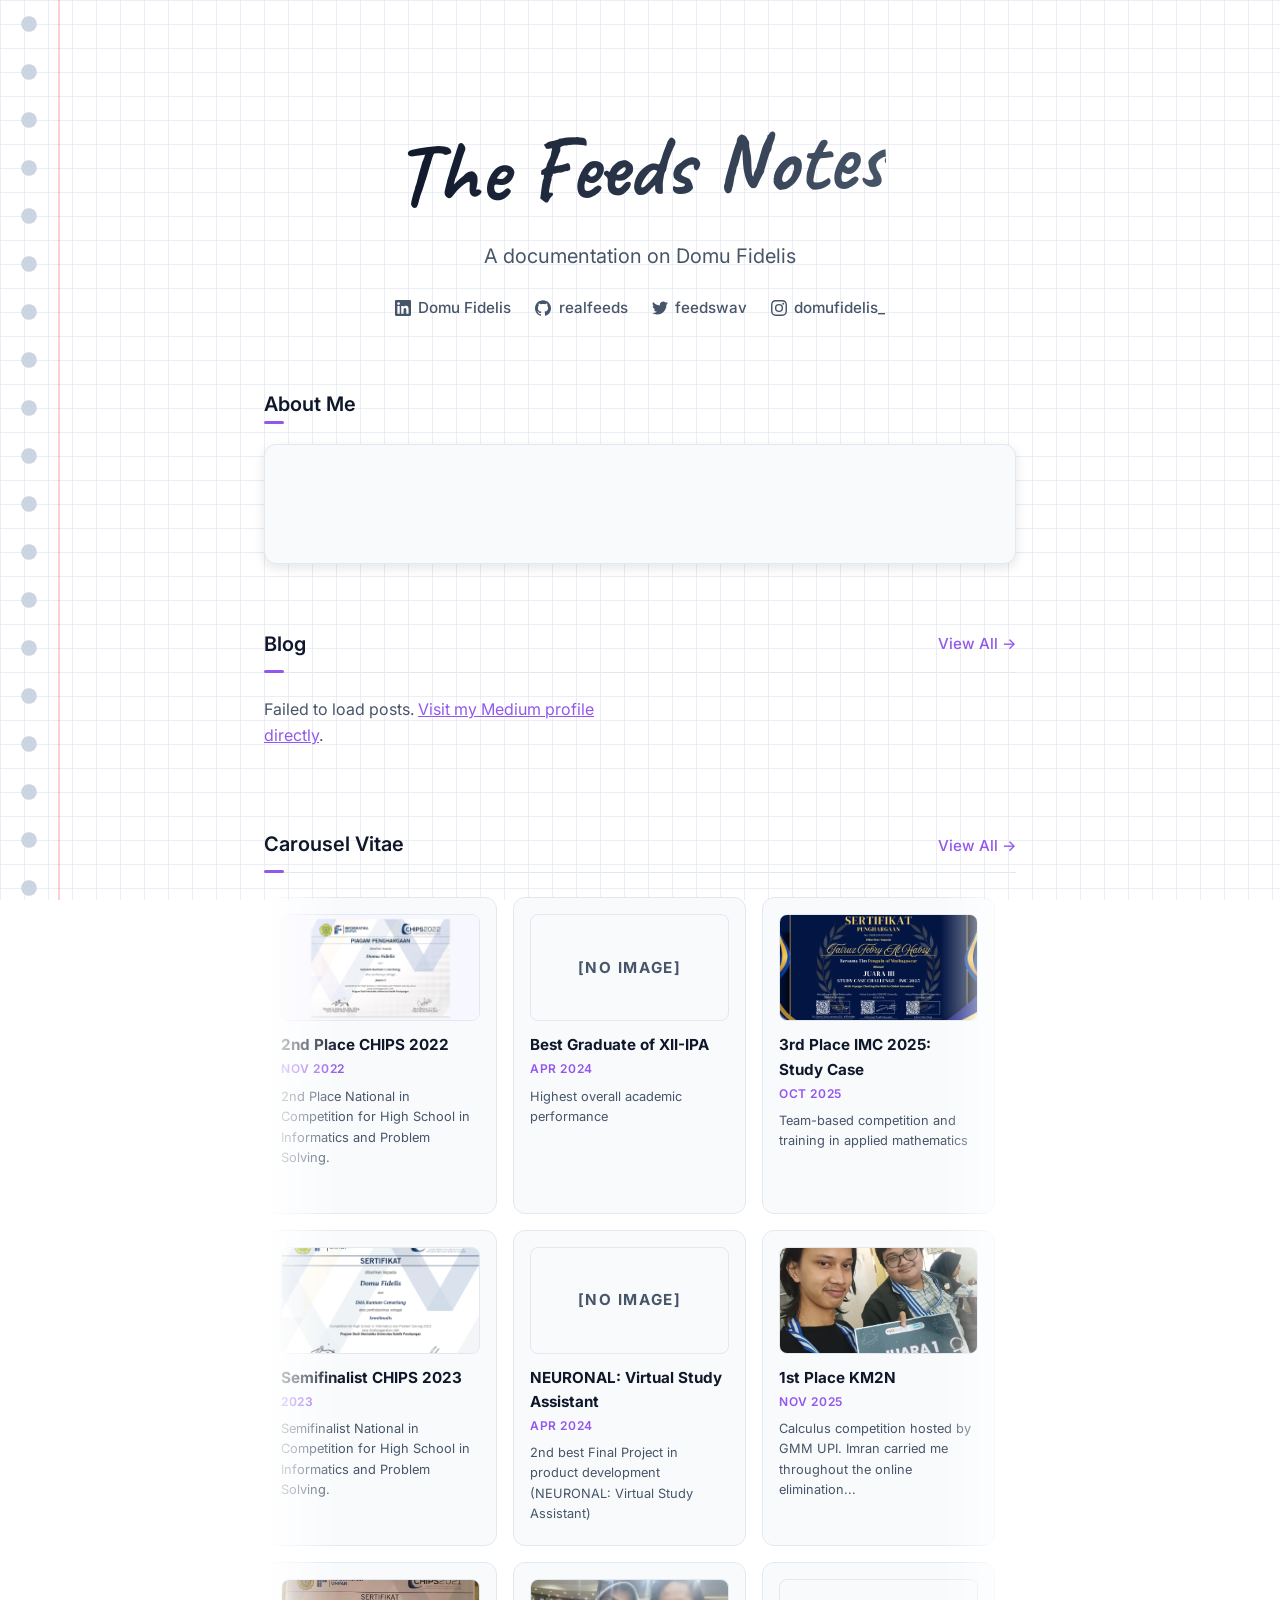
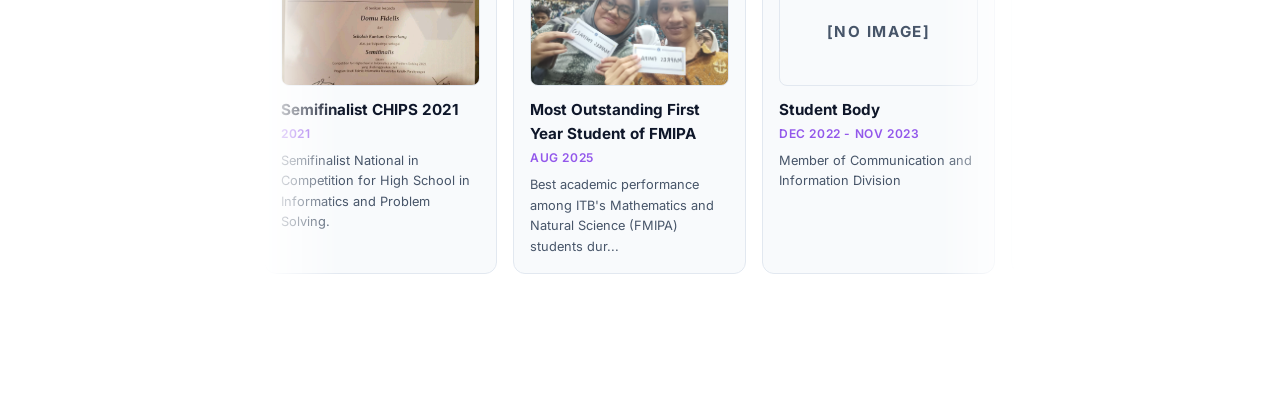
==== commit ceb3c214: "yeah" ====
--- a/index.html
+++ b/index.html
@@ -78,18 +78,32 @@
 
         <!-- Portfolio Section -->
         <section class="content-section" id="portfolio">
-            <div class="section-header">
-                <h2 class="section-title">Carousel Vitae</h2>
-                <a href="#" class="view-all">View All &rarr;</a>
+            <div class="section-header" style="align-items: flex-start;">
+                <div>
+                    <h2 class="section-title">Carousel Vitae</h2>
+
+                </div>
+                <a href="#" class="view-all" id="open-gallery-btn" style="margin-top: 0.35rem;">View All &rarr;</a>
             </div>
 
             <div class="carousel-container">
                 <div class="carousel-track-wrapper marquee-wrapper">
-                    <div class="marquee-track" id="marquee-track">
-                        <div class="marquee-group" id="marquee-group">
+                    <div class="marquee-track" id="marquee-track-0">
+                        <div class="marquee-group" id="marquee-group-0">
                             <!-- Carousel Items loading dynamically from Google Sheets -->
-                            <p style="color: var(--text-secondary); padding: 2rem;">Loading projects...</p>
+                            <p id="loading-txt" style="color: var(--text-secondary); padding: 2rem;">Loading projects...
+                            </p>
                         </div>
+                    </div>
+                </div>
+                <div class="carousel-track-wrapper marquee-wrapper">
+                    <div class="marquee-track" id="marquee-track-1">
+                        <div class="marquee-group reverse" id="marquee-group-1"></div>
+                    </div>
+                </div>
+                <div class="carousel-track-wrapper marquee-wrapper">
+                    <div class="marquee-track" id="marquee-track-2">
+                        <div class="marquee-group" id="marquee-group-2"></div>
                     </div>
                 </div>
             </div>
@@ -108,8 +122,30 @@
             </div>
             <div class="modal-info">
                 <h3 id="modal-title">Project Title</h3>
-                <span id="modal-date" style="display: block; margin-bottom: 0.5rem; color: var(--accent-color); font-weight: 600; font-size: 0.85rem; text-transform: uppercase;"></span>
+                <span id="modal-date"
+                    style="display: block; margin-bottom: 0.5rem; color: var(--accent-color); font-weight: 600; font-size: 0.85rem; text-transform: uppercase;"></span>
                 <p id="modal-description">Project Description</p>
+            </div>
+        </div>
+    </div>
+
+    <!-- All Projects Gallery Modal -->
+    <div class="modal-overlay" id="all-projects-modal" style="align-items: flex-start; padding-top: 4rem;">
+        <div class="modal-content" style="max-width: 1200px; width: 95%; max-height: 85vh; overflow-y: auto;">
+            <button class="modal-close" id="all-projects-close">&times;</button>
+            <div
+                style="display: flex; justify-content: space-between; align-items: flex-end; margin-bottom: 2rem; flex-wrap: wrap; gap: 1rem;">
+                <div>
+                    <h2 style="font-size: 2rem; margin-bottom: 0.5rem;">All Projects</h2>
+                    <p style="color: var(--text-secondary);">Browse the complete portfolio archive.</p>
+                </div>
+                <input type="text" id="all-projects-search" placeholder="Search titles & descriptions..."
+                    style="padding: 0.75rem 1rem; border-radius: 8px; border: 1px solid var(--border-color); background: var(--surface-color); color: var(--text-primary); width: 100%; max-width: 300px; font-size: 1rem; outline: none; transition: var(--transition);">
+            </div>
+
+            <div id="all-projects-grid"
+                style="display: grid; grid-template-columns: repeat(auto-fill, minmax(280px, 1fr)); gap: 1.5rem;">
+                <!-- Cards will be injected here -->
             </div>
         </div>
     </div>
@@ -134,7 +170,7 @@
                 modalImg.style.display = 'block';
                 document.querySelector('.modal-gallery').style.display = 'flex';
                 modalImg.src = currentModalImages[currentImageIndex];
-                
+
                 // Update indicators
                 Array.from(galleryIndicators.children).forEach((dot, idx) => {
                     dot.classList.toggle('active', idx === currentImageIndex);
@@ -171,38 +207,76 @@
         let carouselItemsData = [];
 
         function initCarouselMarquee() {
-            const marqueeTrack = document.getElementById('marquee-track');
-            if (marqueeTrack) {
-                const group = document.getElementById('marquee-group');
-                // Clone the group twice to guarantee smooth infinite scrolling on ultra-wide screens
-                const clone1 = group.cloneNode(true);
-                const clone2 = group.cloneNode(true);
-
-                // Accessibility fix for duplicates
-                clone1.setAttribute("aria-hidden", "true");
-                clone2.setAttribute("aria-hidden", "true");
-                clone1.id = ""; // remove duplicate id
-                clone2.id = ""; // remove duplicate id
-
-                marqueeTrack.appendChild(clone1);
-                marqueeTrack.appendChild(clone2);
-
-                // Pause marquee on hover or touch
-                const carouselContainer = document.querySelector('.carousel-container');
-                const groups = marqueeTrack.querySelectorAll('.marquee-group');
-
-                const pauseMarquee = () => groups.forEach(g => g.style.animationPlayState = 'paused');
-                const playMarquee = () => groups.forEach(g => g.style.animationPlayState = 'running');
-
-                carouselContainer.addEventListener('mouseenter', pauseMarquee);
-                carouselContainer.addEventListener('mouseleave', playMarquee);
-                carouselContainer.addEventListener('touchstart', pauseMarquee, { passive: true });
-                carouselContainer.addEventListener('touchend', playMarquee, { passive: true });
-            }
+            const screenWidth = window.innerWidth;
+
+            [0, 1, 2].forEach(i => {
+                const marqueeTrack = document.getElementById(`marquee-track-${i}`);
+                if (marqueeTrack) {
+                    const group = document.getElementById(`marquee-group-${i}`);
+
+                    let groupWidth = group.offsetWidth;
+                    if (groupWidth === 0) return; // skip empty groups
+
+                    // 100% Continuous Scrolling Fix: 
+                    // To avoid visual pop-ins, the base group width itself MUST be wider than the viewport 
+                    // before we calculate animation and clone the whole track.
+                    if (groupWidth < screenWidth * 1.5) {
+                        const originalChildren = Array.from(group.children);
+                        while (group.offsetWidth < screenWidth * 1.5) {
+                            originalChildren.forEach(child => {
+                                group.appendChild(child.cloneNode(true));
+                            });
+                        }
+                    }
+
+                    // Recalculate true physical width after cloning
+                    groupWidth = group.offsetWidth;
+
+                    // Calculate consistent speed independent of number of projects
+                    const speedPxPerSec = 75; // Adjust this value for base pixel velocity
+                    const duration = Math.max(groupWidth / speedPxPerSec, 5);
+                    group.style.animationDuration = duration + 's';
+
+                    // Provide a random negative delay so each track starts simultaneously at totally different aesthetic phases
+                    const randomDelay = -(Math.random() * duration);
+                    group.style.animationDelay = randomDelay + 's';
+
+                    // Clone the group twice to guarantee smooth infinite scrolling on ultra-wide screens
+                    const clone1 = group.cloneNode(true);
+                    const clone2 = group.cloneNode(true);
+
+                    // Give the clones the same specific speed and offsets
+                    clone1.style.animationDuration = duration + 's';
+                    clone2.style.animationDuration = duration + 's';
+                    clone1.style.animationDelay = randomDelay + 's';
+                    clone2.style.animationDelay = randomDelay + 's';
+
+                    // Accessibility fix for duplicates
+                    clone1.setAttribute("aria-hidden", "true");
+                    clone2.setAttribute("aria-hidden", "true");
+                    clone1.id = ""; // remove duplicate id
+                    clone2.id = ""; // remove duplicate id
+
+                    marqueeTrack.appendChild(clone1);
+                    marqueeTrack.appendChild(clone2);
+                }
+            });
+
+            // Pause marquee on hover or touch
+            const carouselContainer = document.querySelector('.carousel-container');
+            const groups = carouselContainer.querySelectorAll('.marquee-group');
+
+            const pauseMarquee = () => groups.forEach(g => g.style.animationPlayState = 'paused');
+            const playMarquee = () => groups.forEach(g => g.style.animationPlayState = 'running');
+
+            carouselContainer.addEventListener('mouseenter', pauseMarquee);
+            carouselContainer.addEventListener('mouseleave', playMarquee);
+            carouselContainer.addEventListener('touchstart', pauseMarquee, { passive: true });
+            carouselContainer.addEventListener('touchend', playMarquee, { passive: true });
         }
 
         // Event delegation for opening modals
-        document.getElementById('marquee-track').addEventListener('click', (e) => {
+        document.querySelector('.carousel-container').addEventListener('click', (e) => {
             const card = e.target.closest('.cv-card');
             if (card) {
                 const index = card.getAttribute('data-index');
@@ -218,10 +292,10 @@
             modalDate.textContent = data.date || '';
             modalDate.style.display = data.date ? 'block' : 'none';
             modalDesc.innerHTML = data.desc.replace(/\\n|\n/g, '<br/>');
-            
+
             currentModalImages = data.pictures.length > 0 ? data.pictures : (data.thumbnail ? [data.thumbnail] : []);
             currentImageIndex = 0;
-            
+
             galleryIndicators.innerHTML = '';
             if (currentModalImages.length > 1) {
                 currentModalImages.forEach((_, idx) => {
@@ -243,14 +317,21 @@
             try {
                 const res = await fetch('data/portfolio.json');
                 const data = await res.json();
-                
-                const group = document.getElementById('marquee-group');
-                group.innerHTML = '';
-
-                const items = data.projects.filter(row => row.unlisted !== true && row.title && row.title.trim() !== '');
+
+                const groups = [
+                    document.getElementById('marquee-group-0'),
+                    document.getElementById('marquee-group-1'),
+                    document.getElementById('marquee-group-2')
+                ];
+                groups.forEach(g => g.innerHTML = '');
+
+                let items = data.projects.filter(row => row.unlisted !== true && row.title && row.title.trim() !== '');
+
+                // Reverse to display chronologically (assumes JSON is newest-at-top)
+                items.reverse();
 
                 if (items.length === 0) {
-                    group.innerHTML = '<p style="color: var(--text-secondary);">No projects available at the moment.</p>';
+                    groups[0].innerHTML = '<p style="color: var(--text-secondary);">No projects available at the moment.</p>';
                     return;
                 }
 
@@ -260,7 +341,7 @@
                     const links = (row.link || '').trim();
                     const date = (row.date || '').trim();
                     const pictures = row.pictures || [];
-                    
+
                     const thumbnail = row.thumbnail || (pictures.length > 0 ? pictures[0] : null);
 
                     return { title, desc, links, date, pictures, thumbnail };
@@ -279,17 +360,84 @@
                             <p>${descPreview}</p>
                         </div>
                     `;
-                    group.appendChild(itemDiv);
+                    groups[index % 3].appendChild(itemDiv);
                 });
 
                 initCarouselMarquee();
             } catch (err) {
                 console.error('Error fetching CV JSON Data:', err);
-                document.getElementById('marquee-group').innerHTML = '<p style="color: var(--text-secondary);">Failed to load portfolio items.</p>';
+                document.getElementById('marquee-group-0').innerHTML = '<p style="color: var(--text-secondary);">Failed to load portfolio items.</p>';
             }
         }
 
         fetchCarouselData();
+
+        // All Projects Gallery Logic
+        const allProjectsModal = document.getElementById('all-projects-modal');
+        const viewAllBtn = document.getElementById('open-gallery-btn');
+        const allProjectsClose = document.getElementById('all-projects-close');
+        const allProjectsGrid = document.getElementById('all-projects-grid');
+        const allProjectsSearch = document.getElementById('all-projects-search');
+
+        document.getElementById('all-projects-search').addEventListener('focus', function () { this.style.borderColor = 'var(--accent-color)'; });
+        document.getElementById('all-projects-search').addEventListener('blur', function () { this.style.borderColor = 'var(--border-color)'; });
+
+        viewAllBtn.addEventListener('click', (e) => {
+            e.preventDefault();
+            allProjectsSearch.value = '';
+            renderAllProjectsGallery('');
+            allProjectsModal.classList.add('active');
+            allProjectsModal.scrollTop = 0;
+        });
+
+        allProjectsClose.addEventListener('click', () => allProjectsModal.classList.remove('active'));
+        allProjectsModal.addEventListener('click', (e) => {
+            if (e.target === allProjectsModal) allProjectsModal.classList.remove('active');
+        });
+
+        allProjectsSearch.addEventListener('input', (e) => {
+            renderAllProjectsGallery(e.target.value.toLowerCase());
+        });
+
+        function renderAllProjectsGallery(query) {
+            allProjectsGrid.innerHTML = '';
+            const filtered = carouselItemsData.filter(item => {
+                const txt = (item.title + ' ' + item.desc).toLowerCase();
+                return txt.includes(query);
+            });
+
+            if (filtered.length === 0) {
+                allProjectsGrid.innerHTML = '<p style="color: var(--text-secondary); grid-column: 1 / -1; text-align: center; padding: 4rem 1rem;">No projects matched your search.</p>';
+                return;
+            }
+
+            filtered.forEach((item) => {
+                let descPreview = item.desc.length > 100 ? item.desc.substring(0, 100) + '...' : item.desc;
+                const card = document.createElement('div');
+                card.className = 'card cv-card';
+                card.style.cursor = 'pointer';
+                card.style.height = '100%';
+
+                const imgTag = item.thumbnail
+                    ? `<img src="${item.thumbnail}" alt="${item.title}" class="carousel-img" style="aspect-ratio: 16/9;">`
+                    : `<div class="carousel-img" style="display:flex; align-items:center; justify-content:center; color:var(--text-secondary); font-weight:700; letter-spacing:0.1em; font-size:0.95rem; aspect-ratio: 16/9; background-color: var(--surface-color);">[NO IMAGE]</div>`;
+
+                card.innerHTML = `
+                    ${imgTag}
+                    <div style="display: flex; flex-direction: column; flex-grow: 1;">
+                        <h3 style="margin-top: 1rem;">${item.title}</h3>
+                        ${item.date ? `<span class="blog-date" style="display: block; margin-top: -0.25rem; margin-bottom: 0.5rem;">${item.date}</span>` : ''}
+                        <p style="margin-bottom: 0;">${descPreview}</p>
+                    </div>
+                `;
+
+                card.addEventListener('click', () => {
+                    openModal(item);
+                });
+
+                allProjectsGrid.appendChild(card);
+            });
+        }
 
         // Fetch Medium Posts
         async function fetchMediumBlogs() {
--- a/style.css
+++ b/style.css
@@ -249,7 +249,8 @@
 /* Portfolio Marquee Carousel */
 .carousel-container {
     display: flex;
-    align-items: center;
+    flex-direction: column;
+    align-items: stretch;
     position: relative;
     gap: 1rem;
 }
@@ -270,10 +271,15 @@
 
 .marquee-group {
     display: flex;
+    flex-direction: row;
     gap: 1rem;
     padding-right: 1rem;
     /* Seamless gap spacer */
-    animation: scrollMarquee 20s linear infinite;
+    animation: scrollMarquee linear infinite;
+}
+
+.marquee-group.reverse {
+    animation-direction: reverse;
 }
 
 @keyframes scrollMarquee {
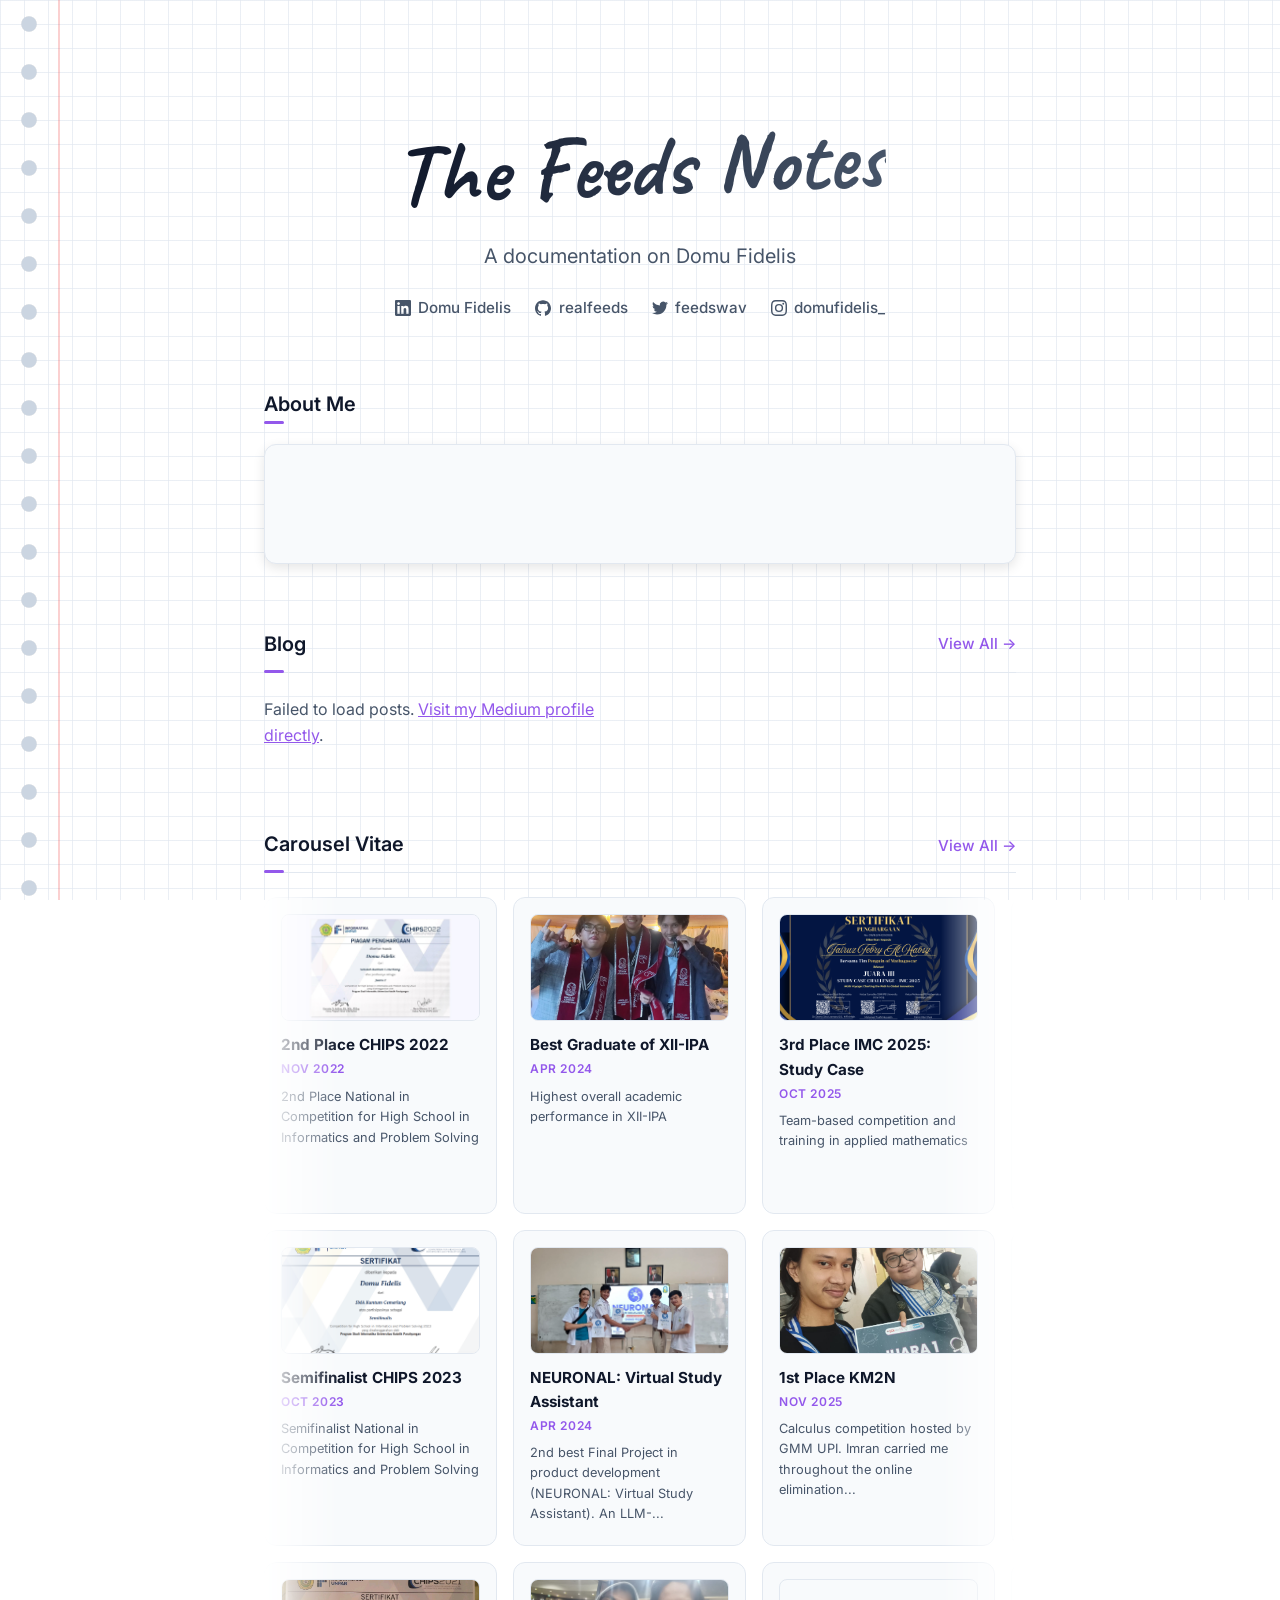
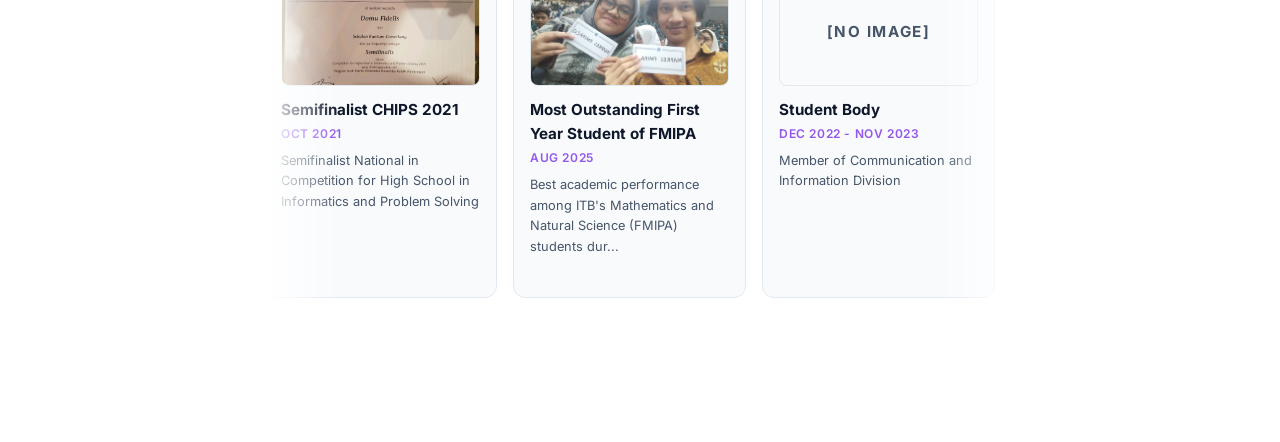
==== commit f727ec0c: "carousel fix" ====
--- a/index.html
+++ b/index.html
@@ -217,12 +217,13 @@
                     let groupWidth = group.offsetWidth;
                     if (groupWidth === 0) return; // skip empty groups
 
-                    // 100% Continuous Scrolling Fix: 
-                    // To avoid visual pop-ins, the base group width itself MUST be wider than the viewport 
-                    // before we calculate animation and clone the whole track.
-                    if (groupWidth < screenWidth * 1.5) {
+                    // 100% Continuous Scrolling Fix (Performance Safe): 
+                    // Mathematically deduce required copies to avoid while-loop layout recalculation crashes.
+                    const requiredWidth = screenWidth * 1.5;
+                    if (groupWidth < requiredWidth) {
                         const originalChildren = Array.from(group.children);
-                        while (group.offsetWidth < screenWidth * 1.5) {
+                        const copiesNeeded = Math.ceil(requiredWidth / groupWidth) - 1;
+                        for (let j = 0; j < copiesNeeded; j++) {
                             originalChildren.forEach(child => {
                                 group.appendChild(child.cloneNode(true));
                             });
@@ -315,7 +316,8 @@
 
         async function fetchCarouselData() {
             try {
-                const res = await fetch('data/portfolio.json');
+                // Fetch dynamic, newest data forcibly bypassing GitHub Page's aggressive cache
+                const res = await fetch('data/portfolio.json?t=' + Date.now().toString());
                 const data = await res.json();
 
                 const groups = [
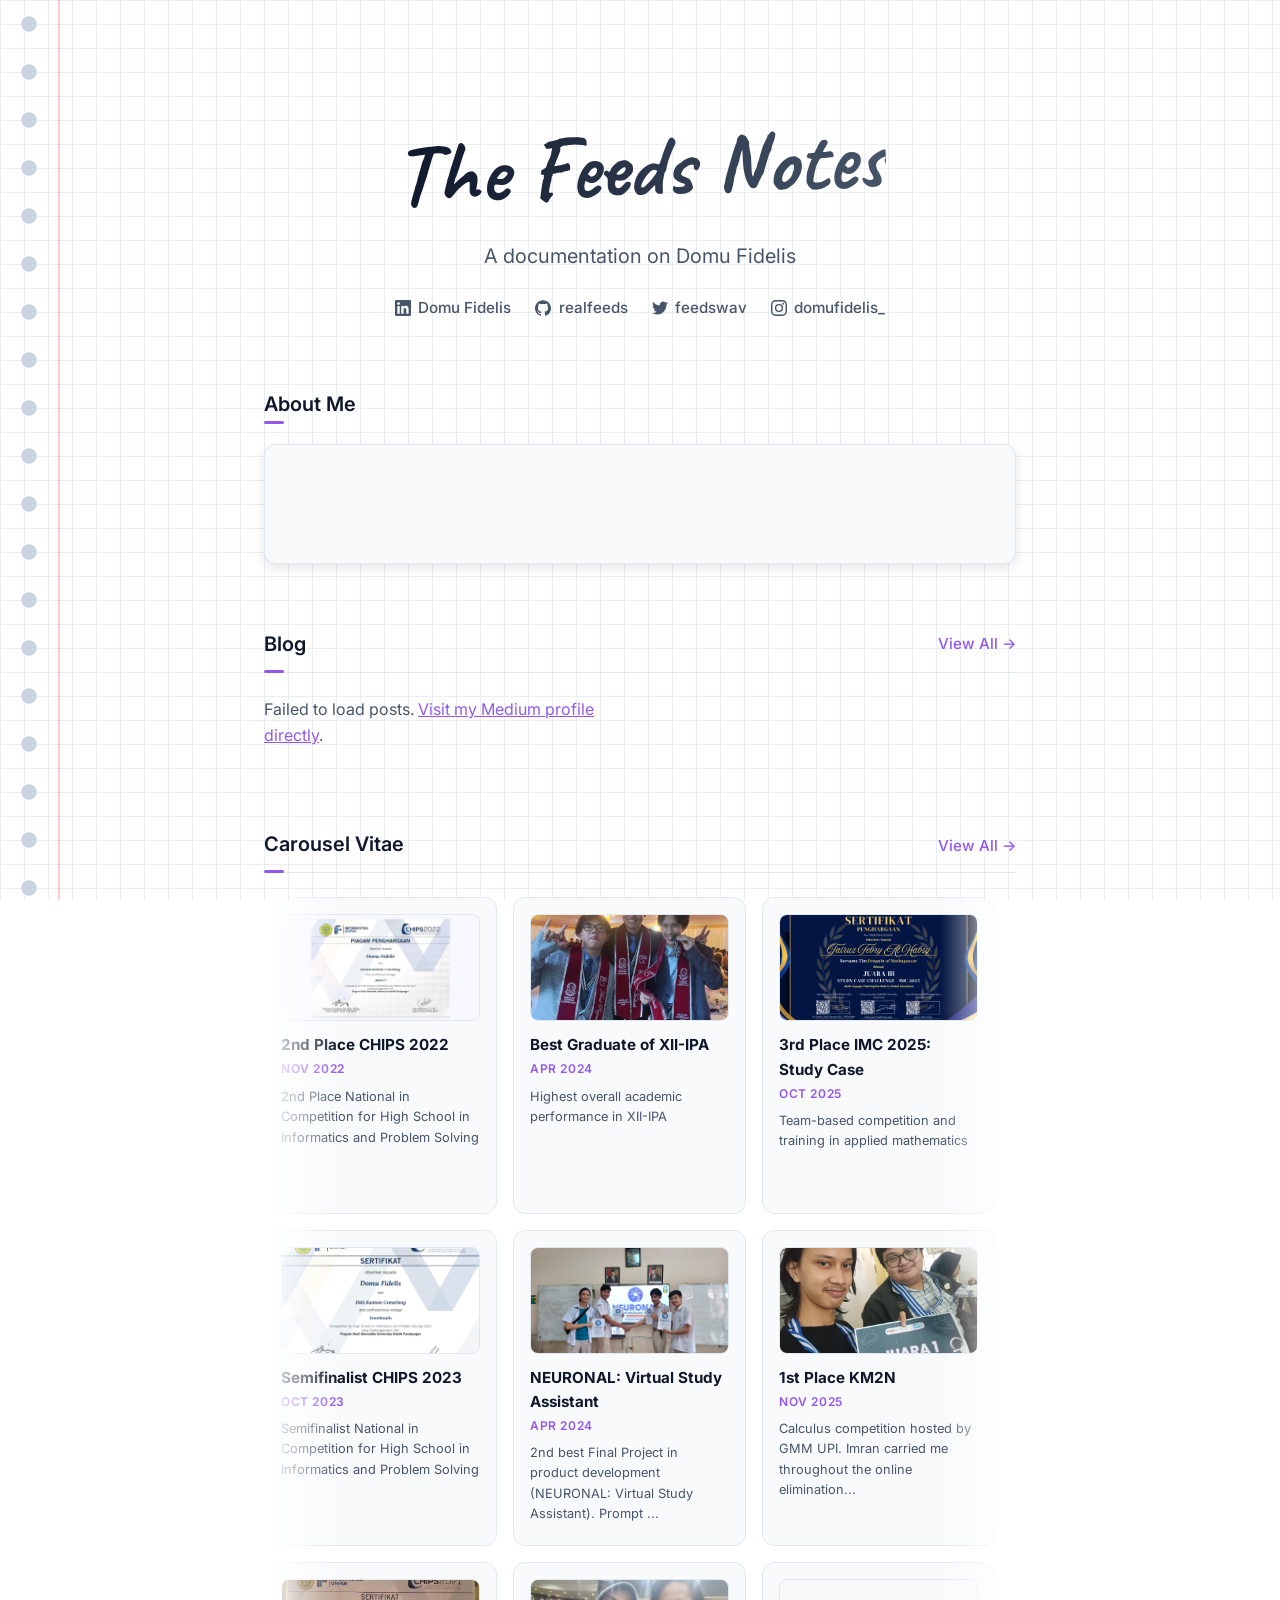
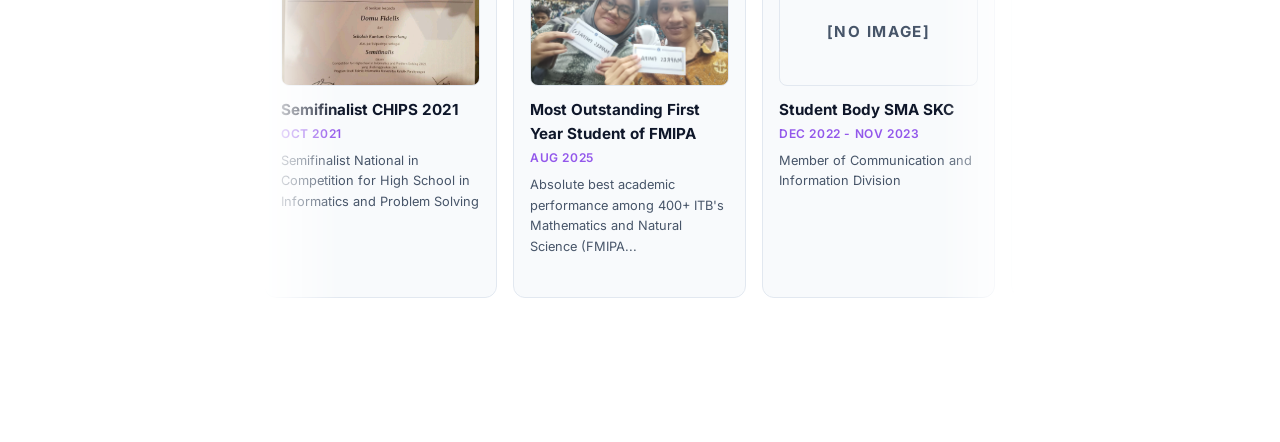
==== commit 4228fd68: "picture fix" ====
--- a/index.html
+++ b/index.html
@@ -111,7 +111,7 @@
     </main>
 
     <!-- Modal for Carousel Vitae -->
-    <div class="modal-overlay" id="cv-modal">
+    <div class="modal-overlay" id="cv-modal" style="z-index: 105;">
         <div class="modal-content">
             <button class="modal-close" id="modal-close">&times;</button>
             <div class="modal-gallery">
@@ -176,8 +176,8 @@
                     dot.classList.toggle('active', idx === currentImageIndex);
                 });
 
-                galleryPrev.style.display = currentModalImages.length > 1 ? 'block' : 'none';
-                galleryNext.style.display = currentModalImages.length > 1 ? 'block' : 'none';
+                galleryPrev.style.display = currentModalImages.length > 1 ? 'flex' : 'none';
+                galleryNext.style.display = currentModalImages.length > 1 ? 'flex' : 'none';
             } else {
                 modalImg.style.display = 'none';
                 document.querySelector('.modal-gallery').style.display = 'none';
@@ -186,12 +186,14 @@
             }
         }
 
-        galleryPrev.addEventListener('click', () => {
+        galleryPrev.addEventListener('click', (e) => {
+            e.stopPropagation();
             currentImageIndex = (currentImageIndex - 1 + currentModalImages.length) % currentModalImages.length;
             updateModalImage();
         });
 
-        galleryNext.addEventListener('click', () => {
+        galleryNext.addEventListener('click', (e) => {
+            e.stopPropagation();
             currentImageIndex = (currentImageIndex + 1) % currentModalImages.length;
             updateModalImage();
         });
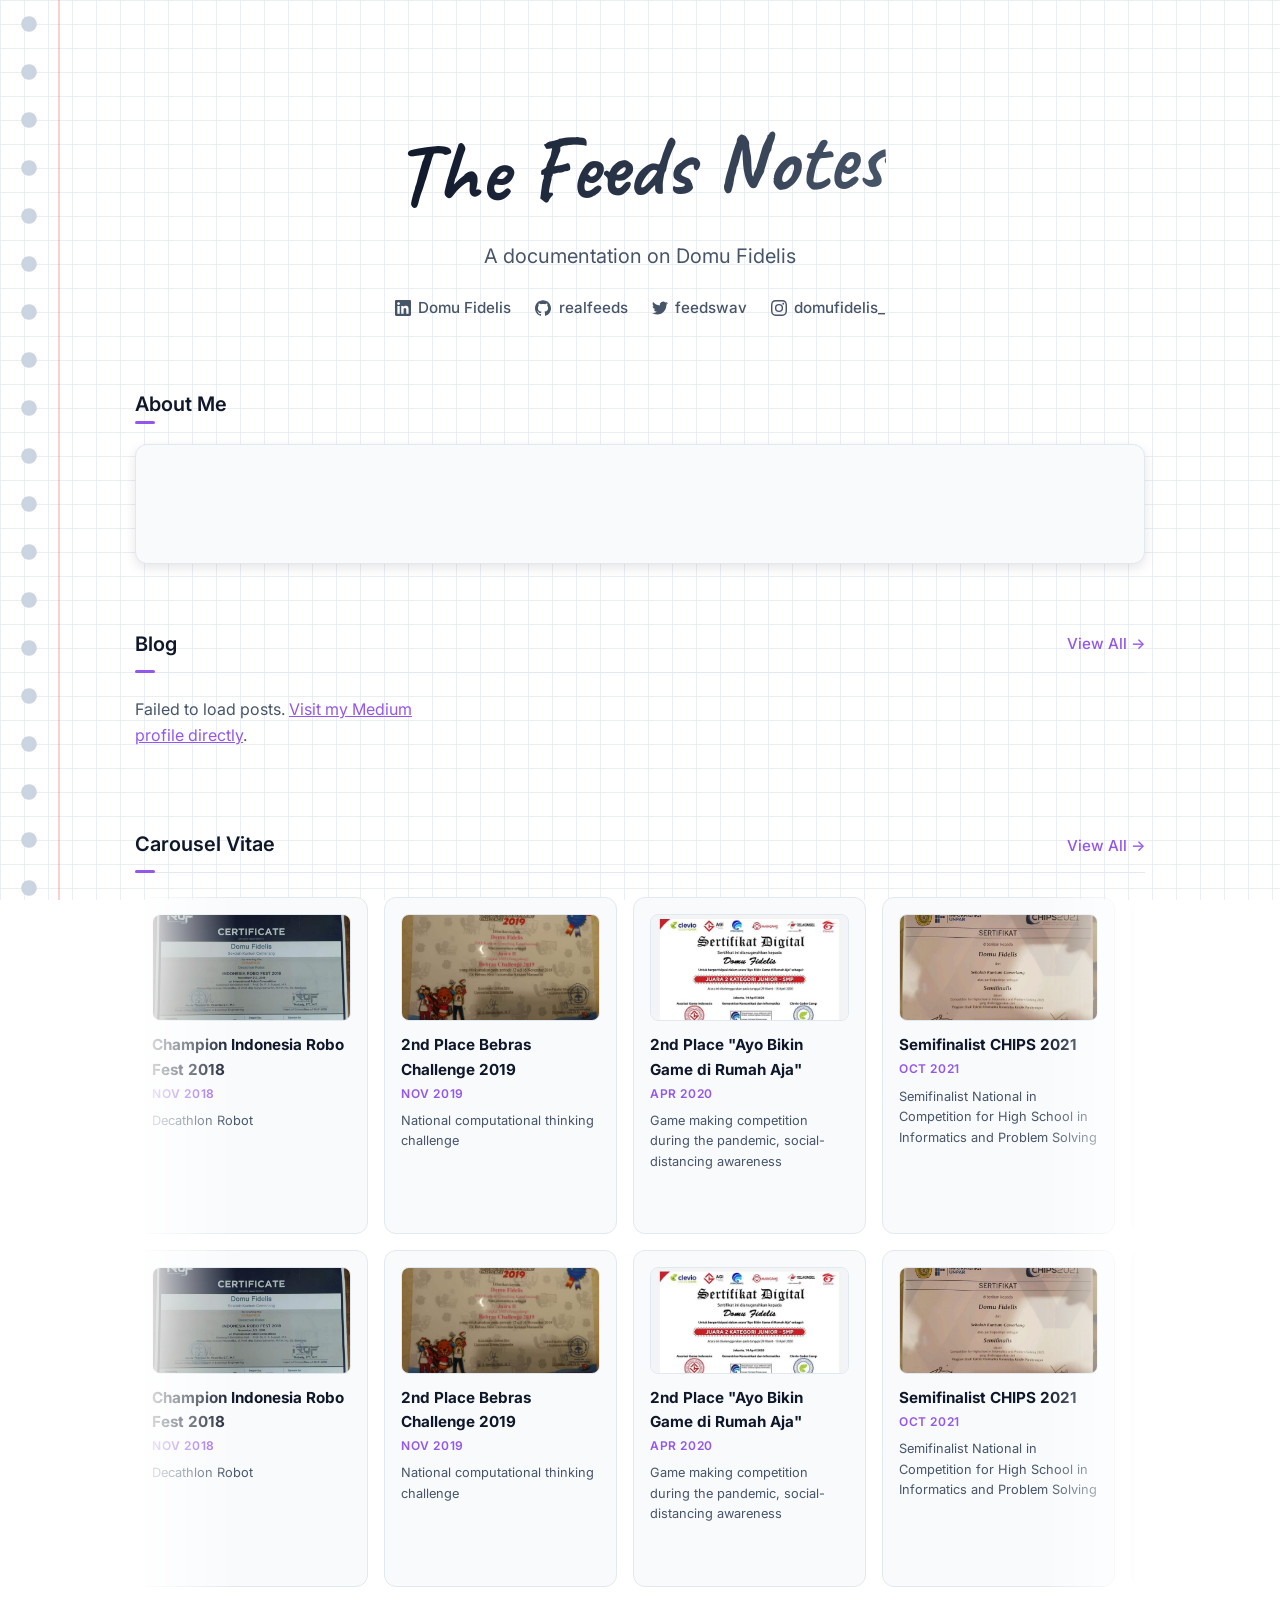
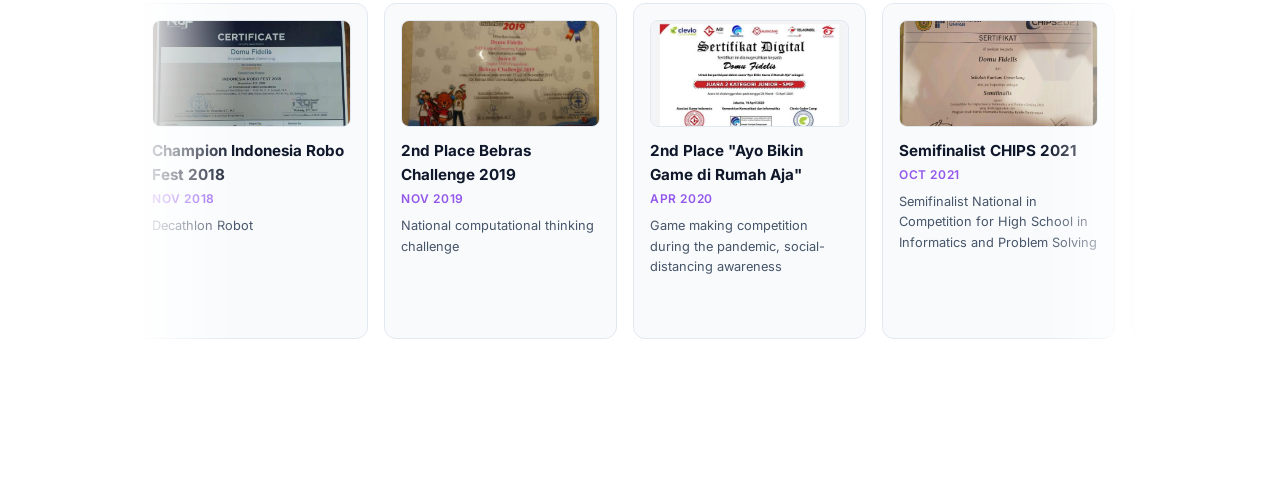
==== commit 3567c46a: "update" ====
--- a/index.html
+++ b/index.html
@@ -240,9 +240,13 @@
                     const duration = Math.max(groupWidth / speedPxPerSec, 5);
                     group.style.animationDuration = duration + 's';
 
-                    // Provide a random negative delay so each track starts simultaneously at totally different aesthetic phases
-                    const randomDelay = -(Math.random() * duration);
-                    group.style.animationDelay = randomDelay + 's';
+                    // 100% Continuous Flow Logic: Unify timeline phase staggering.
+                    // By guaranteeing all rows have exactly the same array payload, they share identical pixel widths, 
+                    // achieving mathematically identical scroll speeds. 
+                    // Staggering the time precisely by thirds makes them render as one massively connected "snake".
+                    const phaseOffset = duration * (i / 3);
+                    const unifiedDelay = -phaseOffset;
+                    group.style.animationDelay = unifiedDelay + 's';
 
                     // Clone the group twice to guarantee smooth infinite scrolling on ultra-wide screens
                     const clone1 = group.cloneNode(true);
@@ -251,8 +255,8 @@
                     // Give the clones the same specific speed and offsets
                     clone1.style.animationDuration = duration + 's';
                     clone2.style.animationDuration = duration + 's';
-                    clone1.style.animationDelay = randomDelay + 's';
-                    clone2.style.animationDelay = randomDelay + 's';
+                    clone1.style.animationDelay = unifiedDelay + 's';
+                    clone2.style.animationDelay = unifiedDelay + 's';
 
                     // Accessibility fix for duplicates
                     clone1.setAttribute("aria-hidden", "true");
@@ -354,17 +358,21 @@
                 carouselItemsData.forEach((item, index) => {
                     let descPreview = item.desc.length > 90 ? item.desc.substring(0, 90) + '...' : item.desc;
 
-                    const itemDiv = document.createElement('div');
-                    itemDiv.className = 'carousel-item';
-                    itemDiv.innerHTML = `
-                        <div class="card cv-card" data-index="${index}">
-                            ${item.thumbnail ? `<img src="${item.thumbnail}" alt="${item.title}" class="carousel-img">` : `<div class="carousel-img" style="display:flex; align-items:center; justify-content:center; color:var(--text-secondary); font-weight:700; letter-spacing:0.1em; font-size:0.95rem;">[NO IMAGE]</div>`}
-                            <h3 style="margin-top: 1rem;">${item.title}</h3>
-                            ${item.date ? `<span class="blog-date" style="display: block; margin-top: -0.25rem; margin-bottom: 0.5rem;">${item.date}</span>` : ''}
-                            <p>${descPreview}</p>
-                        </div>
-                    `;
-                    groups[index % 3].appendChild(itemDiv);
+                    // Inject the exact same chronological array into EVERY track natively.
+                    // Instead of columnizing them and letting the speeds desync, they are completely synchronized.
+                    [0, 1, 2].forEach(i => {
+                        const itemDiv = document.createElement('div');
+                        itemDiv.className = 'carousel-item';
+                        itemDiv.innerHTML = `
+                            <div class="card cv-card" data-index="${index}">
+                                ${item.thumbnail ? `<img src="${item.thumbnail}" alt="${item.title}" class="carousel-img">` : `<div class="carousel-img" style="display:flex; align-items:center; justify-content:center; color:var(--text-secondary); font-weight:700; letter-spacing:0.1em; font-size:0.95rem;">[NO IMAGE]</div>`}
+                                <h3 style="margin-top: 1rem;">${item.title}</h3>
+                                ${item.date ? `<span class="blog-date" style="display: block; margin-top: -0.25rem; margin-bottom: 0.5rem;">${item.date}</span>` : ''}
+                                <p>${descPreview}</p>
+                            </div>
+                        `;
+                        groups[i].appendChild(itemDiv);
+                    });
                 });
 
                 initCarouselMarquee();
--- a/style.css
+++ b/style.css
@@ -55,9 +55,9 @@
 }
 
 .container {
-    max-width: 800px;
+    max-width: 1050px;
     margin: 0 auto;
-    padding: 0 1.5rem 4rem;
+    padding: 0 1.25rem 4rem;
 }
 
 /* 1 & 2. Header and Subheading */
